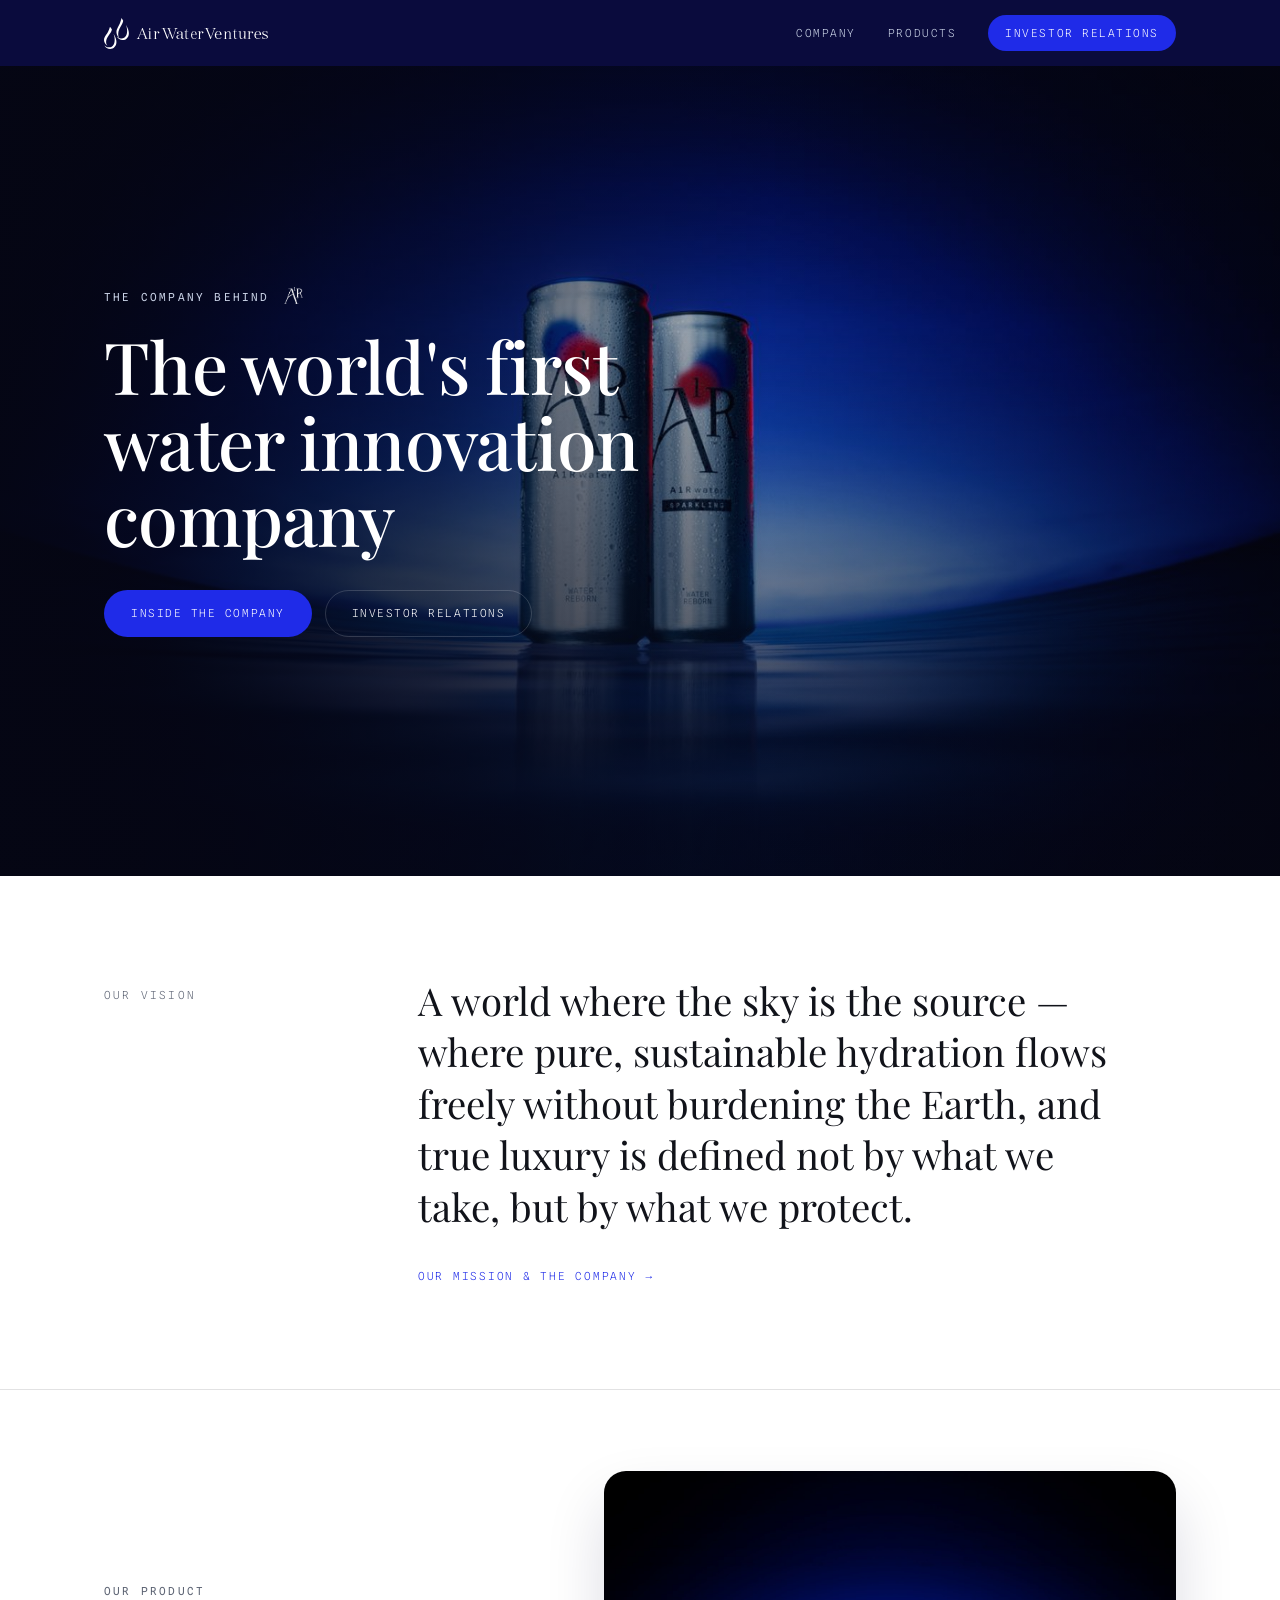
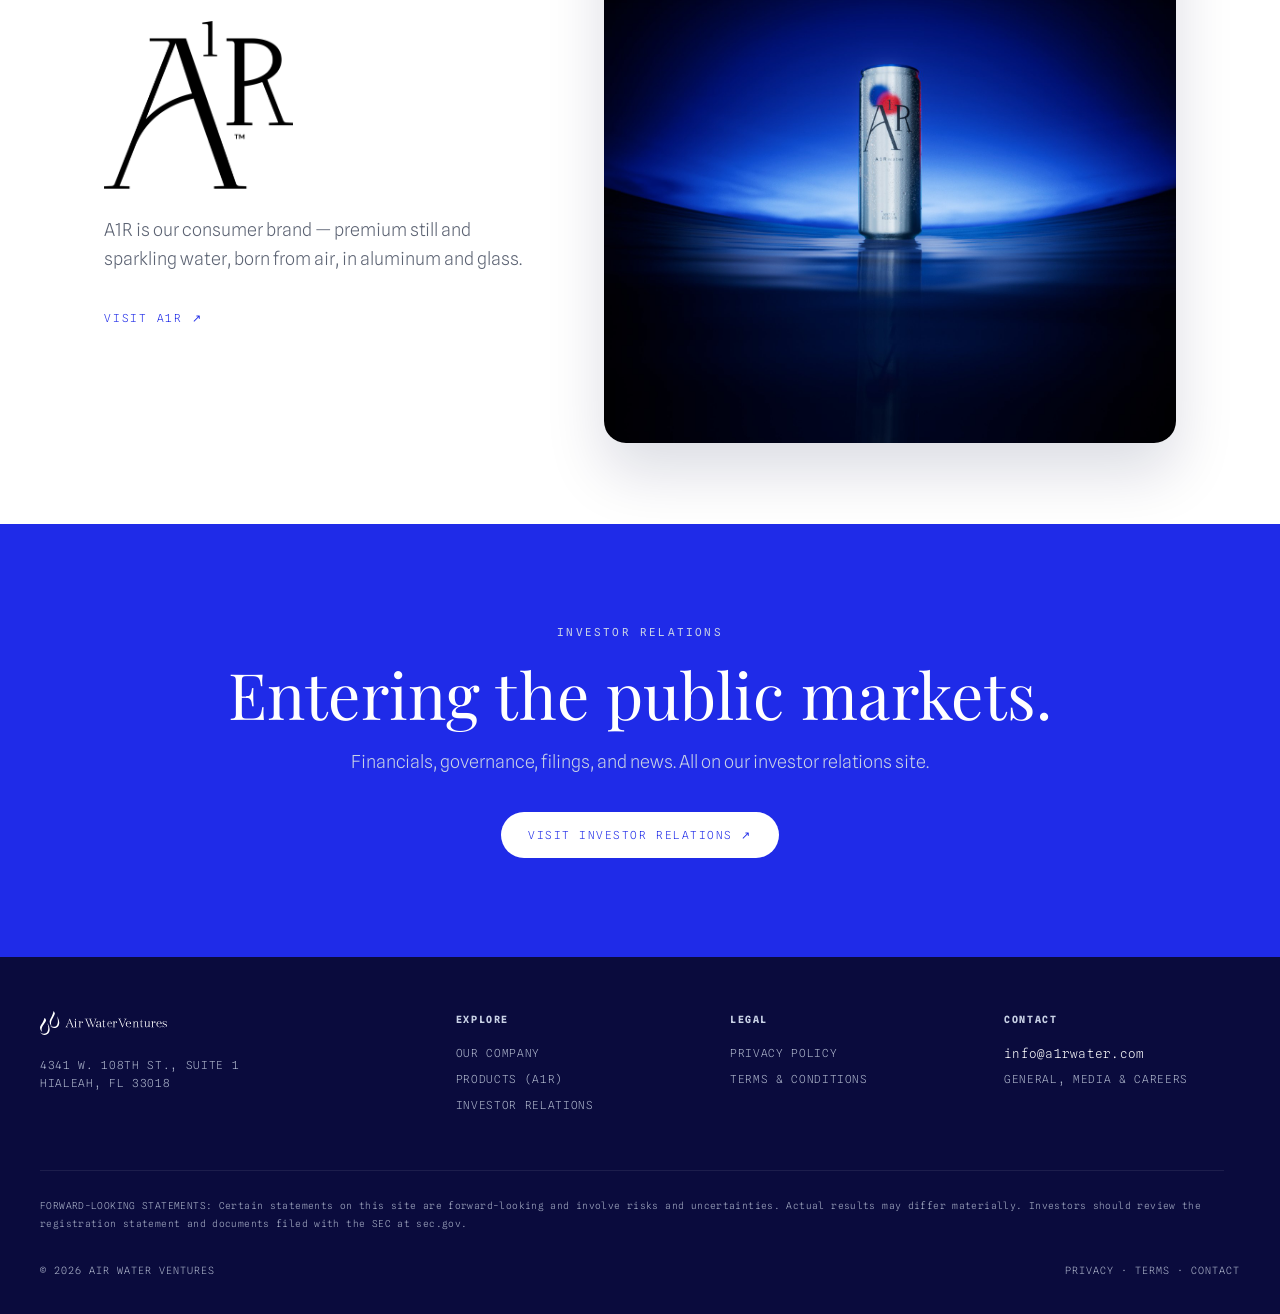
==== index.html @ 0878c486 "Add files via upload" ====
<!DOCTYPE html>
<html lang="en">
<head>
<meta charset="UTF-8">
<meta name="viewport" content="width=device-width, initial-scale=1.0">
<title>Air Water Ventures</title>
<link rel="preconnect" href="https://fonts.googleapis.com">
<link rel="preconnect" href="https://fonts.gstatic.com" crossorigin>
<link href="https://fonts.googleapis.com/css2?family=Playfair+Display:ital,wght@0,400;0,500;0,600;0,700;1,400;1,500&family=Spline+Sans:wght@300;400;500;600&family=Spline+Sans+Mono:wght@400;500&display=swap" rel="stylesheet">
<link rel="stylesheet" href="awv-bluechip.css">
</head>
<body>

<nav>
  <div class="wrap nav-inner">
    <a class="brand" href="index.html" aria-label="Air Water Ventures">
      <img class="brandlogo brandlogo-d" src="logo-long.svg" alt="Air Water Ventures">
      <img class="brandlogo brandlogo-m" src="logo-mobile.png" alt="AWV">
    </a>
    <div class="nav-links">
      <a href="company.html">Company</a>
      <a href="https://a1rwater.com" target="_blank" rel="noopener">Products</a>
      <a class="nav-cta" href="https://a1rwater.gcs-web.com/" target="_blank" rel="noopener">Investor Relations</a>
    </div>
    <button class="menu-btn" aria-label="Open menu" aria-expanded="false" aria-controls="drawer">Menu</button>
  </div>
</nav>
<div class="mobile-drawer" id="drawer">
  <button class="close" aria-label="Close menu">Close ✕</button>
  <a href="company.html">Company</a>
  <a href="https://a1rwater.com" target="_blank" rel="noopener">Products</a>
  <a href="https://a1rwater.gcs-web.com/" target="_blank" rel="noopener">Investor Relations</a>
</div>

<!-- hero -->
<header class="hero-el hero-home" id="top">
  <div class="wrap">
    <div class="hero-statement">
      <p class="eyebrow kick">The company behind <img class="mk" src="a1r-mark-white.png" alt="A1R"></p>
      <h1 class="statement-h1">The world's first water innovation company</h1>
      <div class="ctas">
        <a class="btn btn-royal" href="company.html">Inside the company</a>
        <a class="btn btn-line" href="https://a1rwater.gcs-web.com/" target="_blank" rel="noopener">Investor relations</a>
      </div>
    </div>
  </div>
</header>

<!-- mission -->
<section class="editorial" id="mission">
  <div class="wrap">
    <div class="colset">
      <div class="lbl">Our vision</div>
      <div>
        <p class="mv-statement" style="font-size:clamp(1.6rem,3vw,2.4rem);line-height:1.34;max-width:30ch;">A world where the sky is the source — where pure, sustainable hydration flows freely without burdening the Earth, and true luxury is defined not by what we take, but by what we protect.</p>
        <a class="qlink" href="company.html">Our mission &amp; the company →</a>
      </div>
    </div>
  </div>
</section>

<!-- product: A1R -->
<section class="editorial tight" id="product" style="border-top:1px solid var(--line);">
  <div class="wrap">
    <div class="feature narrow-text">
      <div>
        <p class="eyebrow kick">Our product</p>
        <img class="logo-head" src="a1r-mark.png" alt="A1R">
        <p class="lede">A1R is our consumer brand — premium still and sparkling water, born from air, in aluminum and glass.</p>
        <a class="qlink" href="https://a1rwater.com" target="_blank" rel="noopener">Visit A1R ↗</a>
      </div>
      <div class="media">
        <img src="can-01.jpg" alt="A1R still and sparkling water cans">
      </div>
    </div>
  </div>
</section>

<!-- investor relations -->
<section class="sec royal gateway">
  <div class="wrap">
    <p class="eyebrow kick">Investor relations</p>
    <h2 class="display">Entering the public markets.</h2>
    <p class="lede">Financials, governance, filings, and news. All on our investor relations site.</p>
    <div class="ctas"><a class="btn btn-white" href="https://a1rwater.gcs-web.com/" target="_blank" rel="noopener">Visit Investor Relations ↗</a></div>
  </div>
</section>

<footer>
  <div class="wrap">
    <div class="foot-grid four">
      <div>
        <div class="wm"><img class="footlogo" src="logo-long.svg" alt="Air Water Ventures"></div>
        <p>4341 W. 108th St., Suite 1<br>Hialeah, FL 33018</p>
      </div>
      <div><h4>Explore</h4><a href="company.html">Our Company</a><a href="https://a1rwater.com" target="_blank" rel="noopener">Products (A1R)</a><a href="https://a1rwater.gcs-web.com/" target="_blank" rel="noopener">Investor Relations</a></div>
      <div><h4>Legal</h4><a href="https://a1rwater.com/privacy-policy/" target="_blank" rel="noopener">Privacy policy</a><a href="https://a1rwater.com/terms-of-use/" target="_blank" rel="noopener">Terms &amp; conditions</a></div>
      <div><h4>Contact</h4><span class="email">info@a1rwater.com</span><p>General, media &amp; careers</p></div>
    </div>
    <p class="legal">FORWARD-LOOKING STATEMENTS: Certain statements on this site are forward-looking and involve risks and uncertainties. Actual results may differ materially. Investors should review the registration statement and documents filed with the SEC at sec.gov.</p>
    <div class="foot-bottom"><span>© 2026 Air Water Ventures</span><span>Privacy · Terms · Contact</span></div>
  </div>
</footer>

<script>
(function(){
  var d=document.getElementById('drawer'),o=document.querySelector('.menu-btn'),c=d&&d.querySelector('.close');
  if(!d||!o)return;
  function open(){d.classList.add('open');o.setAttribute('aria-expanded','true');if(c)c.focus();}
  function close(){d.classList.remove('open');o.setAttribute('aria-expanded','false');o.focus();}
  o.addEventListener('click',open);
  if(c)c.addEventListener('click',close);
  d.querySelectorAll('a').forEach(function(a){a.addEventListener('click',close);});
  document.addEventListener('keydown',function(e){if(e.key==='Escape'&&d.classList.contains('open'))close();});
})();
</script>

</body>
</html>
---- awv-bluechip.css ----
/* =====================================================================
   AIR WATER VENTURES — "BLUE CHIP" (refined go-forward direction)
   Navy + Electric Royal + Signal-red bleed · white editorial sections
   Type : Playfair Display (display serif — the company font) · Spline Sans (headings/body)
          Spline Sans Mono (labels / data voice)
   ===================================================================== */
:root{
  --navy:#0A0B3D; --navy-2:#101357; --royal:#1F2BE8; --royal-dk:#1820C0;
  --red:#E5333F; --ink:#11131A; --white:#FFFFFF;
  --paper:#F4F5F7; --paper-2:#ECEEF3;
  --muted:#5C6373;            /* body grey on light */
  --muted-d:#AEB6CC;          /* muted on dark */
  --silver:#C9D2E6;
  --line:rgba(17,19,26,.12); --line-2:rgba(17,19,26,.07);
  --line-d:rgba(255,255,255,.16); --line-d2:rgba(255,255,255,.08);
  --up:#1FBE7A;
  --serif:'Playfair Display',Georgia,serif;
  --sans:'Spline Sans',-apple-system,BlinkMacSystemFont,sans-serif;
  --mono:'Spline Sans Mono',ui-monospace,monospace;
  --radius:22px; --shadow:0 16px 40px rgba(10,11,61,.10);
}
*{margin:0;padding:0;box-sizing:border-box;}
html{scroll-behavior:smooth;}
body{background:var(--white);color:var(--ink);font-family:var(--sans);font-weight:300;font-size:16px;line-height:1.65;-webkit-font-smoothing:antialiased;}
::selection{background:var(--royal);color:#fff;}
a{color:inherit;text-decoration:none;}
img{display:block;max-width:100%;}
section{position:relative;}
.wrap{max-width:1200px;margin:0 auto;padding:0 5vw;}
.display{font-family:var(--serif);font-weight:400;line-height:1;letter-spacing:.005em;}
.it{font-style:italic;}
.mono{font-family:var(--mono);font-weight:400;text-transform:uppercase;letter-spacing:.16em;font-size:11px;}
.sans-h{font-family:var(--sans);font-weight:600;text-transform:uppercase;letter-spacing:.01em;line-height:1.05;}
.eyebrow{font-family:var(--mono);font-weight:400;text-transform:uppercase;letter-spacing:.2em;font-size:11px;color:var(--muted);}
.navy .eyebrow,.royal .eyebrow,.hero-el .eyebrow{color:var(--silver);}

/* ---------- nav ---------- */
nav{position:sticky;top:0;z-index:70;background:var(--navy);}
.nav-inner{display:flex;align-items:center;justify-content:space-between;height:66px;gap:2rem;}
.brand{display:flex;align-items:center;gap:.7rem;}
.brand .brandlogo{width:auto;display:block;}
.brand .brandlogo-d{height:31px;}
.brand .brandlogo-m{height:36px;display:none;}
@media(max-width:900px){.brand .brandlogo-d{display:none;}.brand .brandlogo-m{display:block;}}
.foot-grid .wm .footlogo{height:24px;width:auto;display:block;}
.nav-links{display:flex;gap:2rem;align-items:center;font-family:var(--mono);font-size:11px;text-transform:uppercase;letter-spacing:.14em;}
.nav-links a{color:var(--silver);transition:color .2s;}
.nav-links a:hover,.nav-links a.active{color:#fff;}
.nav-cta{background:var(--royal);color:#fff !important;padding:9px 17px;border-radius:30px;transition:background .2s;}
.nav-cta:hover{background:var(--royal-dk);}
.nav-item{position:relative;}
.nav-item>a{display:inline-flex;align-items:center;gap:.4em;color:var(--silver);transition:color .2s;}
.nav-item:hover>a,.nav-item:focus-within>a{color:#fff;}
.nav-item .caret{font-size:8px;transition:transform .2s;}
.nav-item:hover .caret,.nav-item:focus-within .caret{transform:rotate(180deg);}
.nav-menu{position:absolute;top:100%;left:-1rem;min-width:228px;background:#070a18;border:1px solid var(--line-d);border-radius:12px;padding:.5rem 0;display:flex;flex-direction:column;opacity:0;visibility:hidden;transform:translateY(8px);transition:opacity .18s,transform .18s,visibility .18s;z-index:80;box-shadow:0 24px 54px rgba(0,0,0,.45);}
.nav-item:hover .nav-menu,.nav-item:focus-within .nav-menu{opacity:1;visibility:visible;transform:translateY(0);}
.nav-menu a{padding:.62rem 1.3rem;white-space:nowrap;color:var(--silver);font-family:var(--mono);font-size:11px;text-transform:uppercase;letter-spacing:.1em;}
.nav-menu a:hover{color:#fff;background:rgba(255,255,255,.06);}
@media(max-width:900px){.nav-links{display:none;}}

/* ---------- buttons ---------- */
.btn{font-family:var(--mono);font-size:11px;text-transform:uppercase;letter-spacing:.14em;padding:13px 26px;border-radius:30px;display:inline-block;transition:all .2s;cursor:pointer;border:1px solid transparent;}
.btn-royal{background:var(--royal);color:#fff;} .btn-royal:hover{background:var(--royal-dk);}
.btn-line{border-color:var(--line);color:var(--ink);} .btn-line:hover{border-color:var(--ink);}
.navy .btn-line,.royal .btn-line,.hero-el .btn-line{border-color:var(--line-d);color:#fff;} .navy .btn-line:hover,.royal .btn-line:hover,.hero-el .btn-line:hover{border-color:#fff;background:rgba(255,255,255,.08);}
.btn-white{background:#fff;color:var(--royal);} .btn-white:hover{background:var(--paper);}
.ctas{display:flex;gap:.8rem;flex-wrap:wrap;margin-top:2.2rem;}

/* ---------- sections ---------- */
.sec{padding:11vh 0;}
.sec.paper{background:var(--paper);}
.sec.navy{background:var(--navy);color:#fff;}
.sec.royal{background:var(--royal);color:#fff;}
.sec .display{font-size:clamp(2.4rem,5vw,4.2rem);}
.sec.navy .display,.sec.royal .display{color:#fff;}
.lede{color:var(--muted);max-width:44rem;margin-top:1.4rem;font-size:1.12rem;line-height:1.6;}
.navy .lede,.royal .lede{color:var(--silver);}
.kick{margin-bottom:1.3rem;}

/* ---------- stat / cards ---------- */
.cards{display:grid;gap:14px;margin-top:2.8rem;}
.cards.c4{grid-template-columns:repeat(4,1fr);} .cards.c3{grid-template-columns:repeat(3,1fr);} .cards.c2{grid-template-columns:repeat(2,1fr);}
.card{background:#fff;border:1px solid var(--line);border-radius:var(--radius);padding:1.8rem 1.7rem 1.9rem;box-shadow:var(--shadow);}
.paper .card{box-shadow:0 14px 40px rgba(10,11,61,.07);}
.card .k{font-family:var(--mono);font-size:10px;letter-spacing:.14em;text-transform:uppercase;color:var(--muted);}
.card .v{font-family:var(--serif);font-size:clamp(2.4rem,4.4vw,3.4rem);line-height:1;color:var(--ink);margin-top:1.3rem;}
.card .v .u{font-size:.5em;color:var(--muted);}
.card .v.tx{font-size:1.4rem;line-height:1.3;}  /* text value (names, emails) rather than a big number */
.card .d{color:var(--muted);font-size:.92rem;margin-top:1rem;}
.card.royal{background:var(--royal);border-color:var(--royal);color:#fff;}
.card.royal .k{color:rgba(255,255,255,.8);} .card.royal .v{color:#fff;} .card.royal .v .u{color:rgba(255,255,255,.8);} .card.royal .d{color:rgba(255,255,255,.85);}
.card.navy{background:var(--navy);border-color:var(--navy);color:#fff;}
.card.navy .k{color:var(--silver);} .card.navy .v{color:#fff;} .card.navy .d{color:var(--silver);}
.navy .card{background:var(--navy-2);border-color:var(--line-d);box-shadow:none;color:#fff;}
.navy .card .v{color:#fff;} .navy .card .k,.navy .card .d{color:var(--silver);}
@media(max-width:900px){.cards.c4{grid-template-columns:repeat(2,1fr);}}
@media(max-width:600px){.cards.c4,.cards.c3,.cards.c2{grid-template-columns:1fr;}}

/* ---------- stock card ---------- */
.stockcard{background:var(--royal);color:#fff;border-radius:var(--radius);padding:2.4rem 2.2rem;display:flex;flex-direction:column;min-height:300px;}
.stockcard .sym{font-family:var(--mono);font-size:11px;letter-spacing:.16em;color:rgba(255,255,255,.85);}
.stockcard .price{font-family:var(--serif);font-size:clamp(3rem,6vw,4.6rem);line-height:1;margin-top:1.3rem;}
.stockcard .delta{font-family:var(--mono);font-size:13px;letter-spacing:.08em;margin-top:.7rem;color:#fff;}
.stockcard .foot{margin-top:auto;font-family:var(--mono);font-size:10px;letter-spacing:.1em;color:rgba(255,255,255,.7);line-height:1.8;padding-top:2rem;}

/* ---------- tiles / values ---------- */
.tiles{display:grid;grid-template-columns:repeat(2,1fr);gap:14px;margin-top:2.8rem;}
.tiles.t3{grid-template-columns:repeat(3,1fr);}
.tile{position:relative;background:#fff;border:1px solid var(--line);border-radius:var(--radius);padding:2.1rem 1.9rem 2.3rem;box-shadow:var(--shadow);overflow:hidden;}
.tile::before{content:"";position:absolute;top:0;right:0;width:55%;height:55%;background:radial-gradient(circle at 100% 0,rgba(31,43,232,.06),transparent 70%);pointer-events:none;}
.tile .n{font-family:var(--mono);font-size:10px;letter-spacing:.14em;text-transform:uppercase;color:var(--muted);}
.tile h3{font-family:var(--sans);font-weight:600;text-transform:uppercase;font-size:clamp(1.3rem,2.4vw,1.7rem);line-height:1.05;letter-spacing:.005em;margin:1.1rem 0 .8rem;color:var(--ink);}
.tile p{color:var(--muted);font-size:.95rem;line-height:1.6;}
.paper .tile{box-shadow:0 14px 40px rgba(10,11,61,.07);}
@media(max-width:760px){.tiles,.tiles.t3{grid-template-columns:1fr;}}

/* ---------- people ---------- */
.people{display:grid;grid-template-columns:repeat(3,1fr);gap:14px;margin-top:2.8rem;}
.person{background:#fff;border:1px solid var(--line);border-radius:var(--radius);overflow:hidden;box-shadow:var(--shadow);}
.paper .person{box-shadow:0 14px 40px rgba(10,11,61,.07);}
.person .pic{aspect-ratio:1;background:radial-gradient(60% 60% at 50% 35%,var(--navy-2),var(--navy));display:flex;align-items:center;justify-content:center;}
.person .pad{padding:1.4rem 1.4rem 1.6rem;}
.person h3{font-family:var(--serif);font-weight:400;font-size:1.45rem;color:var(--ink);}
.person .role{font-family:var(--mono);font-size:10px;letter-spacing:.12em;text-transform:uppercase;color:var(--royal);margin-top:.25rem;}
.person p{color:var(--muted);font-size:.9rem;margin-top:.8rem;}
@media(max-width:760px){.people{grid-template-columns:1fr;}}

/* ---------- rows (story / news / filings) ---------- */
.rows{margin-top:2.6rem;border-top:1px solid var(--line);}
.row{display:grid;grid-template-columns:160px 1fr auto;gap:1.6rem;align-items:baseline;padding:1.4rem 0;border-bottom:1px solid var(--line-2);transition:padding-left .2s;}
.row:hover{padding-left:.5rem;}
.navy .rows,.navy .row{border-color:var(--line-d2);}
.row .dt{font-family:var(--mono);font-size:10px;letter-spacing:.14em;text-transform:uppercase;color:var(--muted);}
.navy .row .dt{color:var(--silver);}
.row .tt{font-size:1.08rem;color:var(--ink);}
.navy .row .tt{color:#fff;}
.row .ar{font-family:var(--mono);color:var(--royal);font-size:12px;letter-spacing:.08em;}
.navy .row .ar{color:var(--silver);}
@media(max-width:680px){.row{grid-template-columns:1fr;gap:.3rem;}}

/* ---------- deck / download card ---------- */
.deckcard{display:flex;align-items:center;gap:1.4rem;background:#fff;border:1px solid var(--line);border-radius:var(--radius);padding:1.2rem;box-shadow:var(--shadow);max-width:30rem;}
.deckcard .thumb{width:120px;height:88px;border-radius:12px;flex:none;background:
   radial-gradient(60% 70% at 60% 40%, rgba(31,43,232,.6), transparent 60%),
   radial-gradient(40% 50% at 80% 70%, rgba(229,51,63,.4), transparent),var(--navy);
   display:flex;align-items:flex-end;padding:.6rem;}
.deckcard .thumb .mono{color:#fff;font-size:8px;letter-spacing:.1em;line-height:1.3;}
.deckcard .meta .k{font-family:var(--mono);font-size:10px;letter-spacing:.14em;text-transform:uppercase;color:var(--muted);}
.deckcard .meta .t{font-family:var(--sans);font-weight:600;font-size:1.5rem;color:var(--ink);margin:.3rem 0 .5rem;}
.deckcard .meta a{font-family:var(--mono);font-size:11px;letter-spacing:.1em;text-transform:uppercase;color:var(--royal);}

/* ---------- email alert ---------- */
.alert{display:flex;gap:.7rem;margin-top:1.8rem;max-width:32rem;flex-wrap:wrap;}
.alert input{flex:1 1 220px;background:rgba(255,255,255,.12);border:1px solid var(--line-d);color:#fff;font-family:var(--mono);font-size:12px;padding:13px 16px;border-radius:30px;outline:none;}
.alert input::placeholder{color:rgba(255,255,255,.7);text-transform:uppercase;font-size:10px;letter-spacing:.1em;}

/* ---------- footer ---------- */
footer{background:var(--navy);color:#fff;}
footer .wrap{padding:6vh 0 4vh;}
.foot-grid{display:grid;grid-template-columns:1.7fr 1fr 1fr;gap:2.4rem;}
.foot-grid.four{grid-template-columns:1.6fr 1fr 1fr 1fr;}
.foot-grid .wm{display:flex;align-items:center;gap:.6rem;font-family:var(--serif);font-size:22px;letter-spacing:.04em;color:#fff;margin-bottom:1.3rem;}
.foot-grid .wm svg{width:20px;height:24px;}
.foot-grid .wm .markimg{height:26px;width:auto;}
.foot-grid p,.foot-grid a{font-family:var(--mono);font-size:11px;letter-spacing:.06em;color:var(--muted-d);display:block;margin-bottom:.5rem;text-transform:uppercase;}
.foot-grid .email{font-family:var(--mono);font-size:12.5px;letter-spacing:.02em;text-transform:none;color:#fff;display:block;margin-bottom:.35rem;word-break:break-all;}
.foot-grid a:hover{color:#fff;}
.foot-grid h4{font-family:var(--mono);font-size:10px;letter-spacing:.16em;text-transform:uppercase;color:var(--silver);margin-bottom:1rem;}
.legal{margin-top:3rem;padding-top:1.6rem;border-top:1px solid var(--line-d2);font-family:var(--mono);font-size:9.5px;line-height:1.9;color:var(--muted-d);letter-spacing:.04em;max-width:74rem;}
.foot-bottom{display:flex;justify-content:space-between;gap:1rem;flex-wrap:wrap;margin-top:1.8rem;font-family:var(--mono);font-size:10px;letter-spacing:.1em;text-transform:uppercase;color:var(--muted-d);}
@media(max-width:820px){.foot-grid{grid-template-columns:1fr 1fr;}}

/* ---------- gateway CTA (canonical closing block, used site-wide) ---------- */
.gateway{text-align:center;}
.gateway .eyebrow{display:block;margin-bottom:1.3rem;}
.gateway .lede{margin-left:auto;margin-right:auto;}
.gateway .ctas{justify-content:center;}
.gateway .alert{margin-left:auto;margin-right:auto;justify-content:center;}

/* ---------- real photos + ripple motif ---------- */
.person .pic{aspect-ratio:1;overflow:hidden;}
.person .pic img{width:100%;height:100%;object-fit:cover;display:block;filter:grayscale(.15) contrast(1.02);}
/* concentric ripple — the brand expressed visually, not literally */
.ripplefx{position:absolute;top:50%;right:-6%;transform:translateY(-50%);width:min(720px,72%);aspect-ratio:1;height:auto;z-index:0;pointer-events:none;}
.sec.navy,.sec.royal{overflow:hidden;}
.sec.navy .wrap,.sec.royal .wrap{position:relative;z-index:2;}
.statement .display{max-width:20ch;}
@media(max-width:760px){.ripplefx{opacity:.5;right:-30%;}}

/* =====================================================================
   STANDARDIZED IR COMPONENTS
   ===================================================================== */
/* secondary sticky sub-nav (signals IR completeness) */
.subnav{position:sticky;top:66px;z-index:60;background:rgba(255,255,255,.94);backdrop-filter:blur(10px);border-bottom:1px solid var(--line);}
.subnav .wrap{display:flex;gap:1.8rem;align-items:center;height:48px;overflow-x:auto;white-space:nowrap;scrollbar-width:none;}
.subnav .wrap::-webkit-scrollbar{display:none;}
.subnav a{font-family:var(--mono);font-size:10.5px;letter-spacing:.13em;text-transform:uppercase;color:var(--muted);transition:color .2s;flex:none;}
.subnav a:hover{color:var(--royal);}
.subnav .lbl{font-family:var(--mono);font-size:10.5px;letter-spacing:.13em;text-transform:uppercase;color:var(--ink);font-weight:500;flex:none;}

/* data tables */
.dtable{width:100%;border-collapse:collapse;margin-top:2rem;font-size:.95rem;}
.dtable caption{font-family:var(--mono);font-size:10px;letter-spacing:.12em;text-transform:uppercase;color:var(--muted);text-align:left;margin-bottom:.8rem;}
.dtable th{font-family:var(--mono);font-size:10px;letter-spacing:.1em;text-transform:uppercase;color:var(--muted);text-align:left;padding:.85rem 1rem;border-bottom:1px solid var(--ink);font-weight:400;}
.dtable td{padding:.9rem 1rem;border-bottom:1px solid var(--line-2);color:var(--ink);}
.dtable td.num,.dtable th.num{text-align:right;font-variant-numeric:tabular-nums;}
.dtable tr.total td{border-top:1px solid var(--ink);border-bottom:none;font-family:var(--mono);text-transform:uppercase;font-size:.8rem;letter-spacing:.06em;color:var(--ink);}
.dtable .em{color:var(--royal);}
@media(max-width:600px){.dtable{font-size:.82rem;}.dtable th,.dtable td{padding:.6rem .5rem;}}

/* definition / highlight rows */
.kv{margin-top:2rem;border-top:1px solid var(--line);}
.kv .r{display:grid;grid-template-columns:.5fr 1fr;gap:1.6rem;padding:1.1rem 0;border-bottom:1px solid var(--line-2);}
.kv .r .k{font-family:var(--mono);font-size:10px;letter-spacing:.14em;text-transform:uppercase;color:var(--muted);padding-top:.2rem;}
.kv .r .v{color:var(--ink);font-size:1.02rem;}
.kv .r .v b{font-weight:400;font-family:var(--serif);font-size:1.3rem;}
@media(max-width:640px){.kv .r{grid-template-columns:1fr;gap:.3rem;}}

/* FAQ accordion */
.faq{margin-top:2.4rem;border-top:1px solid var(--line);}
.faq details{border-bottom:1px solid var(--line-2);}
.faq summary{list-style:none;cursor:pointer;padding:1.3rem 0;display:flex;justify-content:space-between;gap:1rem;align-items:center;font-size:1.08rem;color:var(--ink);}
.faq summary::-webkit-details-marker{display:none;}
.faq summary::after{content:"+";font-family:var(--mono);color:var(--royal);font-size:1.2rem;flex:none;}
.faq details[open] summary::after{content:"–";}
.faq details p{color:var(--muted);padding:0 0 1.4rem;max-width:54rem;font-size:.98rem;}

/* form fields (info request) */
.formgrid{display:grid;grid-template-columns:1fr 1fr;gap:.8rem;margin-top:2rem;max-width:40rem;}
.formgrid .full{grid-column:1/-1;}
.formgrid input,.formgrid textarea{width:100%;background:#fff;border:1px solid var(--line);border-radius:10px;padding:12px 14px;font-family:var(--sans);font-size:.95rem;color:var(--ink);outline:none;}
.formgrid input:focus,.formgrid textarea:focus{border-color:var(--royal);}
.formgrid input::placeholder,.formgrid textarea::placeholder{color:var(--muted);}
@media(max-width:600px){.formgrid{grid-template-columns:1fr;}}

/* fine print / disclaimer */
.fineprint{margin-top:2.4rem;padding-top:1.6rem;border-top:1px solid var(--line-2);}
.fineprint p{font-family:var(--mono);font-size:9.5px;line-height:1.9;letter-spacing:.03em;color:var(--muted);max-width:80rem;margin-bottom:.8rem;}
.footnote-src{font-family:var(--mono);font-size:9px;letter-spacing:.05em;color:var(--muted);opacity:.85;margin-top:1.4rem;}
.navy .footnote-src,.royal .footnote-src{color:rgba(201,210,230,.65);}

/* in-section subheading (consistent across pages) + the grid that follows it */
.sans-h.subhead{font-size:1.1rem;color:var(--ink);margin-top:3.2rem;}
.subhead + .cards,.subhead + .people,.subhead + .figrow{margin-top:1.4rem;}
/* card link colors (replaces inline overrides) */
.card .d a{color:var(--royal);}
.card.royal .d a{color:#fff;text-decoration:underline;text-underline-offset:3px;}

/* =====================================================================
   ELEVATED SYSTEM  (per "air water ventures.fig")
   image-led hero · thin all-caps statement H1 · serif beat below
   frosted presentation card · water-texture sections · softer cards
   ===================================================================== */
/* warmer, deeper card lift + gradient bleed */
.card,.tile,.deckcard,.person{box-shadow:var(--shadow);}
.tile::before{top:auto;bottom:0;right:0;width:70%;height:62%;background:radial-gradient(120% 100% at 100% 100%,rgba(31,43,232,.08),transparent 70%);}
.card{position:relative;overflow:hidden;}
.card:not(.royal):not(.navy)::after{content:"";position:absolute;bottom:0;right:0;width:60%;height:55%;background:radial-gradient(120% 100% at 100% 100%,rgba(31,43,232,.06),transparent 70%);pointer-events:none;}

/* mobile menu button + drawer */
.menu-btn{display:none;font-family:var(--mono);font-size:11px;letter-spacing:.14em;text-transform:uppercase;color:#fff;background:rgba(255,255,255,.12);border:1px solid var(--line-d);border-radius:8px;padding:9px 16px;cursor:pointer;}
.mobile-drawer{display:none;}
@media(max-width:900px){
  .menu-btn{display:inline-block;}
  .mobile-drawer{position:fixed;inset:0;z-index:200;background:rgba(4,5,14,.97);backdrop-filter:blur(8px);flex-direction:column;padding:5rem 8vw 3rem;gap:.4rem;overflow-y:auto;-webkit-overflow-scrolling:touch;}
  .mobile-drawer.open{display:flex;}
  .mobile-drawer a{font-family:var(--serif);font-size:2.2rem;color:#fff;padding:.6rem 0;border-bottom:1px solid var(--line-d2);}
  @media(max-height:680px){.mobile-drawer a{font-size:1.7rem;padding:.45rem 0;}}
  .mobile-drawer .close{position:absolute;top:1.4rem;right:6vw;font-family:var(--mono);font-size:12px;letter-spacing:.14em;color:var(--silver);background:none;border:none;cursor:pointer;text-transform:uppercase;}
}

/* image-led hero */
.hero-el{position:relative;color:#fff;overflow:visible;min-height:clamp(640px,90vh,900px);display:flex;align-items:center;
   padding:15vh 0 16vh;background:var(--navy);background-position:center;background-repeat:no-repeat;background-size:cover;}
@media(min-width:861px){.hero-el{padding:14vh 0 16vh;}}

/* per-page hero imagery — home: can lid · company: horizon · IR: stacked cans */
.hero-home{background:
   linear-gradient(90deg,rgba(5,6,20,.94) 0%,rgba(5,6,20,.62) 34%,rgba(5,6,20,.2) 60%,rgba(5,6,20,.52) 100%),
   linear-gradient(180deg,rgba(5,6,20,.5) 0%,transparent 32%,rgba(5,6,20,.74) 100%),
   url('can-duo-dark.jpg') center/cover no-repeat, var(--navy);}
.hero-company{background:
   linear-gradient(90deg,rgba(5,6,20,.9) 0%,rgba(5,6,20,.62) 55%,rgba(5,6,20,.4) 100%),
   linear-gradient(180deg,rgba(5,6,20,.45) 0%,transparent 40%,rgba(5,6,20,.58) 100%),
   url('can-04.jpg') center/cover no-repeat, var(--navy);}
.hero-el .wrap{position:relative;z-index:2;width:100%;}
.hero-el-grid{display:grid;grid-template-columns:1.2fr .8fr;gap:2rem;align-items:center;}
@media(max-width:860px){.hero-el-grid{grid-template-columns:1fr;}}
.statement-h1{font-family:var(--serif);font-weight:500;font-size:clamp(2.6rem,5.6vw,5rem);line-height:1.06;letter-spacing:-.01em;color:#fff;max-width:16ch;}
.hero-el .stockcard{box-shadow:0 30px 70px rgba(0,0,0,.45);}
/* floating frosted presentation card overhanging hero bottom */
.deckfloat{position:relative;z-index:5;margin-top:-4.5rem;margin-bottom:.5rem;}
.deckcard.glass{background:rgba(255,255,255,.82);backdrop-filter:blur(22px) saturate(1.3);-webkit-backdrop-filter:blur(22px) saturate(1.3);border:1px solid rgba(255,255,255,.75);box-shadow:0 30px 70px rgba(10,11,61,.30);max-width:34rem;}

/* serif editorial beat */
.serif-beat{text-align:center;padding:11vh 0;}
.serif-beat .eyebrow{display:block;margin-bottom:1.3rem;}
.serif-beat h2{font-family:var(--serif);font-weight:400;font-size:clamp(2.6rem,6.5vw,5rem);line-height:1.04;letter-spacing:.005em;color:var(--ink);}
.serif-beat .sub{max-width:42rem;margin:1.6rem auto 0;color:var(--muted);font-size:1.08rem;}

/* serif beat set over a real hi-res water photo (navy droplet macro) */

/* =====================================================================
   EDITORIAL / AIRY LAYOUT SYSTEM
   Asymmetric label+content · big restrained statements · open figures
   thin rules instead of boxes · quiet links · generous whitespace
   ===================================================================== */
.editorial{padding:11vh 0;}
.editorial.tight{padding:9vh 0;}

/* asymmetric label + content (the editorial "margin note") */
.colset{display:grid;grid-template-columns:minmax(120px,1fr) 3.2fr;gap:clamp(2rem,6vw,6rem);align-items:start;}
.colset > .lbl{font-family:var(--mono);font-size:11px;letter-spacing:.2em;text-transform:uppercase;color:var(--muted);padding-top:.7rem;}
.navy .colset > .lbl,.royal .colset > .lbl{color:var(--silver);}
@media(max-width:760px){.colset{grid-template-columns:1fr;gap:1.2rem;}}

/* big restrained statement (serif) + measured lead */
.statement-lg{font-family:var(--serif);font-weight:400;font-size:clamp(2.4rem,5vw,4.2rem);line-height:1.06;letter-spacing:.004em;color:var(--ink);max-width:18ch;}
.navy .statement-lg,.royal .statement-lg{color:#fff;}

/* quiet editorial link (replaces button chrome where calm is wanted) */
.qlink{display:inline-block;margin-top:2.2rem;font-family:var(--mono);font-size:11px;letter-spacing:.16em;text-transform:uppercase;color:var(--royal);border-bottom:1px solid transparent;padding-bottom:3px;transition:border-color .2s;}
.qlink:hover{border-color:var(--royal);}
.navy .qlink,.royal .qlink{color:#fff;}
.navy .qlink:hover,.royal .qlink:hover{border-color:#fff;}

/* feature: media + text, asymmetric, no card chrome */
.feature{display:grid;grid-template-columns:1fr 1fr;gap:clamp(2.4rem,6vw,6rem);align-items:center;}
.feature.narrow-text{grid-template-columns:.85fr 1.15fr;}
.feature .media img{width:100%;border-radius:var(--radius);display:block;}
@media(max-width:860px){.feature,.feature.narrow-text{grid-template-columns:1fr;gap:2.6rem;}}

/* open figures — numbers on open space, hairline rules, no boxes */
.figrow{display:grid;grid-template-columns:repeat(4,1fr);margin-top:3.4rem;border-top:1px solid var(--line);}
.figrow.f3{grid-template-columns:repeat(3,1fr);}
.figrow > div{padding:2.2rem 1.8rem 0 0;}
.figrow .fv{font-family:var(--serif);font-weight:400;font-size:clamp(2.6rem,4.4vw,3.8rem);line-height:1;color:var(--ink);}
.figrow .fv .u{font-size:.46em;color:var(--muted);}
.figrow .fk{font-family:var(--mono);font-size:10px;letter-spacing:.14em;text-transform:uppercase;color:var(--muted);margin-top:1.1rem;line-height:1.7;}
.navy .figrow,.royal .figrow{border-color:var(--line-d);}
.navy .figrow .fv,.royal .figrow .fv{color:#fff;}
.navy .figrow .fk,.royal .figrow .fk{color:var(--silver);}
@media(max-width:760px){.figrow,.figrow.f3{grid-template-columns:1fr 1fr;gap:1.6rem 0;}}
/* phones: stack into a clean ruled list so each figure is clearly delineated */
@media(max-width:460px){
  .figrow,.figrow.f3{grid-template-columns:1fr;border-top:none;}
  .figrow > div{border-top:1px solid var(--line);padding:1.6rem 0 0;}
  .navy .figrow > div,.royal .figrow > div{border-top-color:var(--line-d);}
}

/* highlight a single figure in an open figure row */
.figrow .fv.hl,.figrow .fv.hl .u{color:var(--royal);}

/* editorial labeled list — values, recognition (no card chrome) */
.vlist{margin-top:3rem;border-top:1px solid var(--line);}
.vitem{display:grid;grid-template-columns:1fr 1.7fr;gap:clamp(1.5rem,5vw,4rem);padding:2.4rem 0;border-bottom:1px solid var(--line-2);}
.vitem .vn{font-family:var(--mono);font-size:10px;letter-spacing:.14em;text-transform:uppercase;color:var(--muted);}
.vitem h3{font-family:var(--sans);font-weight:600;text-transform:uppercase;font-size:clamp(1.3rem,2.4vw,1.7rem);line-height:1.04;letter-spacing:.005em;color:var(--ink);margin-top:.7rem;}
.vitem p{color:var(--muted);font-size:1.02rem;line-height:1.62;}
.vlist.named .vitem h3{font-family:var(--serif);font-weight:400;text-transform:none;font-size:clamp(1.5rem,2.8vw,2rem);}
@media(max-width:760px){.vitem{grid-template-columns:1fr;gap:.5rem;}}

/* subtle lift on feature media (premium, not heavy) */
.feature .media img{box-shadow:0 30px 60px rgba(10,11,61,.14);}

/* A1R logo used as the product headline (real brand mark, in place of a word) */
.logo-head{display:block;width:auto;height:clamp(116px,16vw,168px);margin:0 0 1.7rem;}

/* A1R monogram set inline within the hero eyebrow */
.eyebrow .mk{height:17px;width:auto;display:inline-block;vertical-align:-3px;margin-left:.5em;}

/* plain copy-paste contact email shown in editorial sections */
.mailline{font-family:var(--mono);font-size:1rem;letter-spacing:.02em;color:var(--royal);margin-top:1.6rem;}

/* verbatim, board-approved mission / vision statements (serif, elegant, readable) */
.mv-statement{font-family:var(--serif);font-weight:400;font-size:clamp(1.25rem,2vw,1.6rem);line-height:1.45;color:var(--ink);max-width:38rem;}
.navy .mv-statement,.royal .mv-statement{color:#fff;}

/* =====================================================================
   ACCESSIBILITY + UX HARDENING (dev / QA / a11y pass)
   ===================================================================== */
/* keyboard focus rings — visible on light and dark contexts */
*:focus{outline:none;}
a:focus-visible,button:focus-visible,.btn:focus-visible,summary:focus-visible,
input:focus-visible,textarea:focus-visible{outline:2px solid var(--royal);outline-offset:3px;border-radius:4px;}
nav a:focus-visible,.nav-cta:focus-visible,.hero-el a:focus-visible,.navy a:focus-visible,
.royal a:focus-visible,.mobile-drawer a:focus-visible,.menu-btn:focus-visible,
.mobile-drawer .close:focus-visible{outline-color:#fff;}

/* anchor links shouldn't hide under the sticky nav (and sub-nav on IR) */
[id]{scroll-margin-top:88px;}
.subnav ~ section[id],.subnav ~ section [id]{scroll-margin-top:124px;}

/* respect reduced-motion preferences */
@media(prefers-reduced-motion:reduce){
  html{scroll-behavior:auto;}
  *{transition-duration:.01ms!important;animation-duration:.01ms!important;}
}

/* =====================================================================
   DEDICATED MOBILE PASS  (≤640px refinements)
   ===================================================================== */
/* never let anything force horizontal page scroll (clip keeps position:sticky working) */
html,body{overflow-x:clip;}

@media(max-width:640px){
  /* tighter, airier section rhythm on small screens */
  .sec,.editorial,.serif-beat{padding:8vh 0;}
  .editorial.tight{padding:6vh 0;}
  .wrap{padding:0 6vw;}

  /* data tables become swipeable instead of breaking the layout */
  .dtable{display:block;overflow-x:auto;-webkit-overflow-scrolling:touch;font-size:.84rem;}
  .dtable th,.dtable td{padding:.6rem .8rem;white-space:nowrap;}
  .dtable caption{white-space:normal;}

  /* presentation/deck card stacks */
  .deckcard{flex-direction:column;align-items:flex-start;gap:1rem;}
  .deckcard .thumb{width:100%;height:120px;}

  /* bigger tap target for quiet links */
  .qlink{padding-top:.5rem;padding-bottom:.5rem;}

  /* hero CTAs go full-width so they're easy to tap */
  .hero-el .ctas{flex-direction:column;align-items:stretch;width:100%;}
  .hero-el .ctas .btn{text-align:center;}

  /* closing gateway button: full-width, easy to tap */
  .gateway .ctas{flex-direction:column;align-items:stretch;}
  .gateway .ctas .btn{text-align:center;}

  /* in-section subheads sit a touch tighter on small screens */
  .sans-h.subhead{margin-top:2.4rem;}

  /* editorial list items breathe a little more when stacked */
  .vitem{padding:2rem 0;}
}

/* footer collapses to a single column on phones */
@media(max-width:520px){
  .foot-grid,.foot-grid.four{grid-template-columns:1fr;gap:1.8rem;}
  .foot-bottom{flex-direction:column;gap:.4rem;}
}
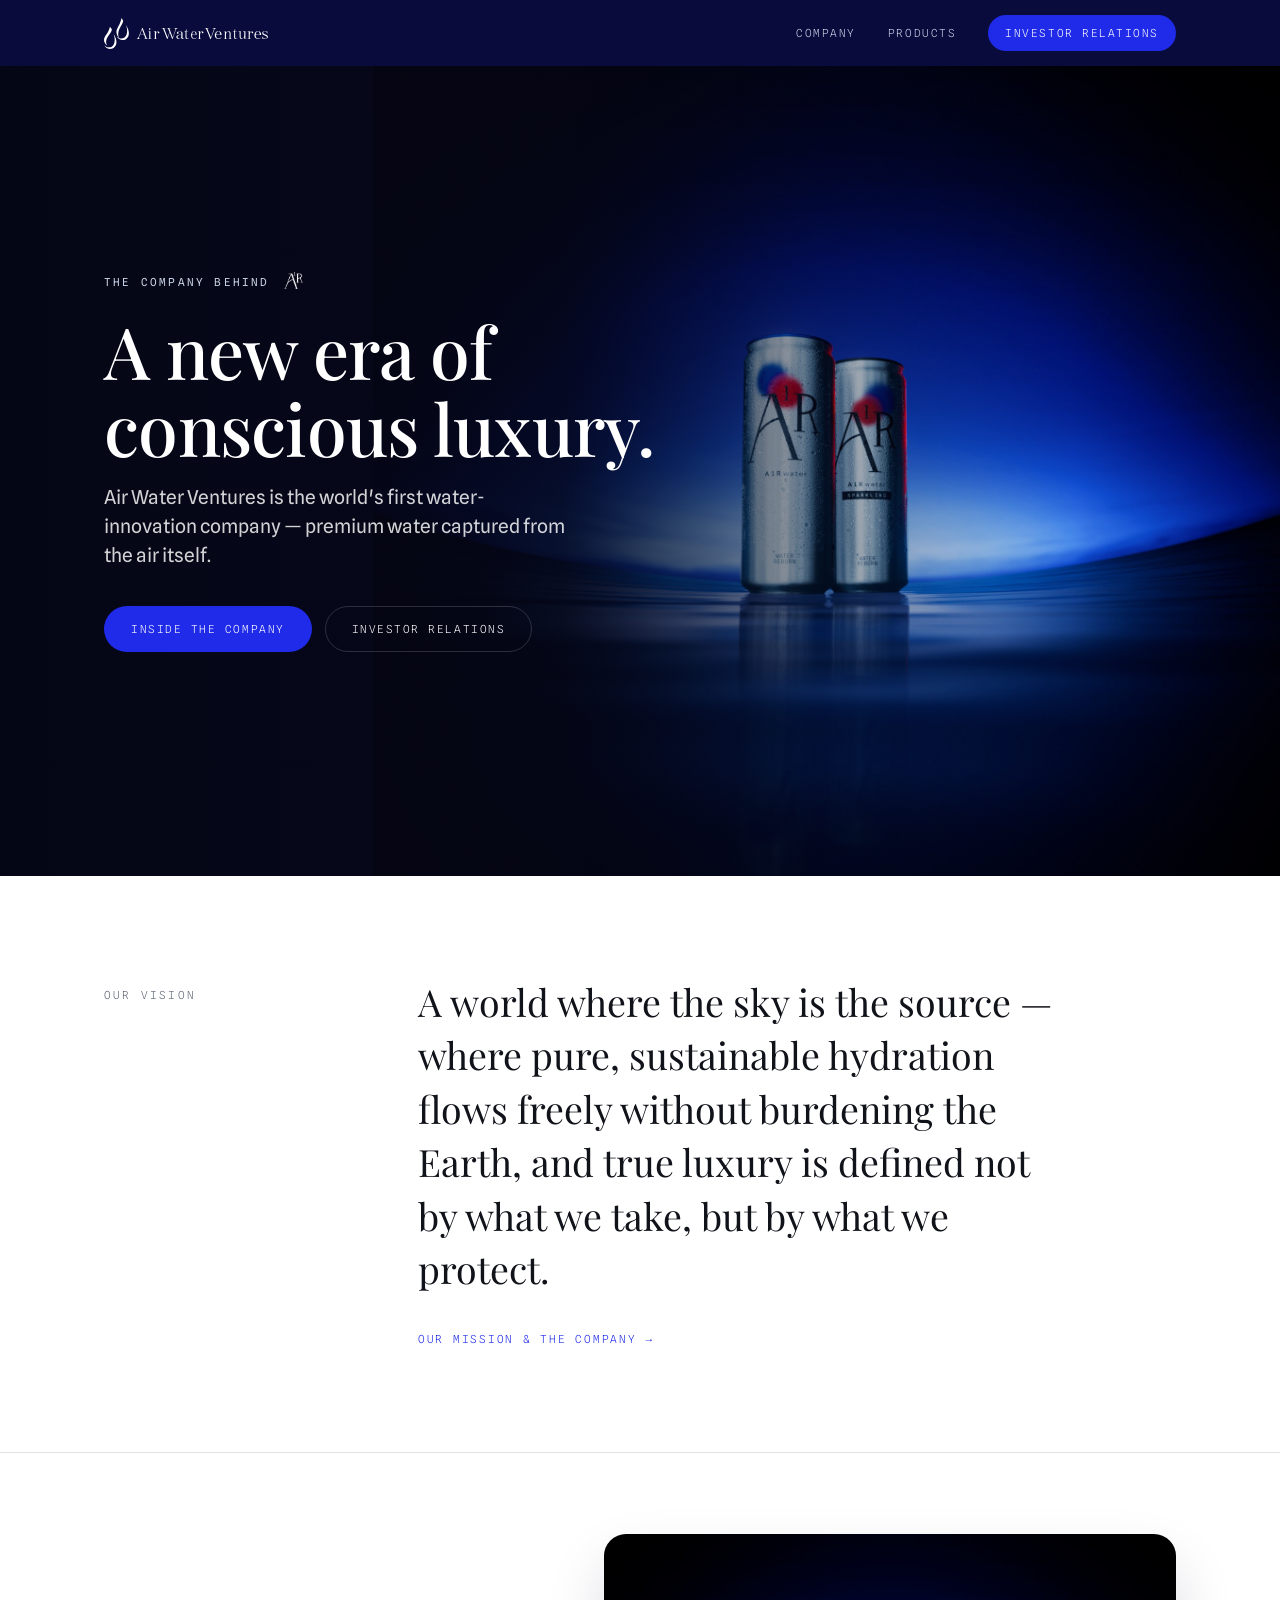
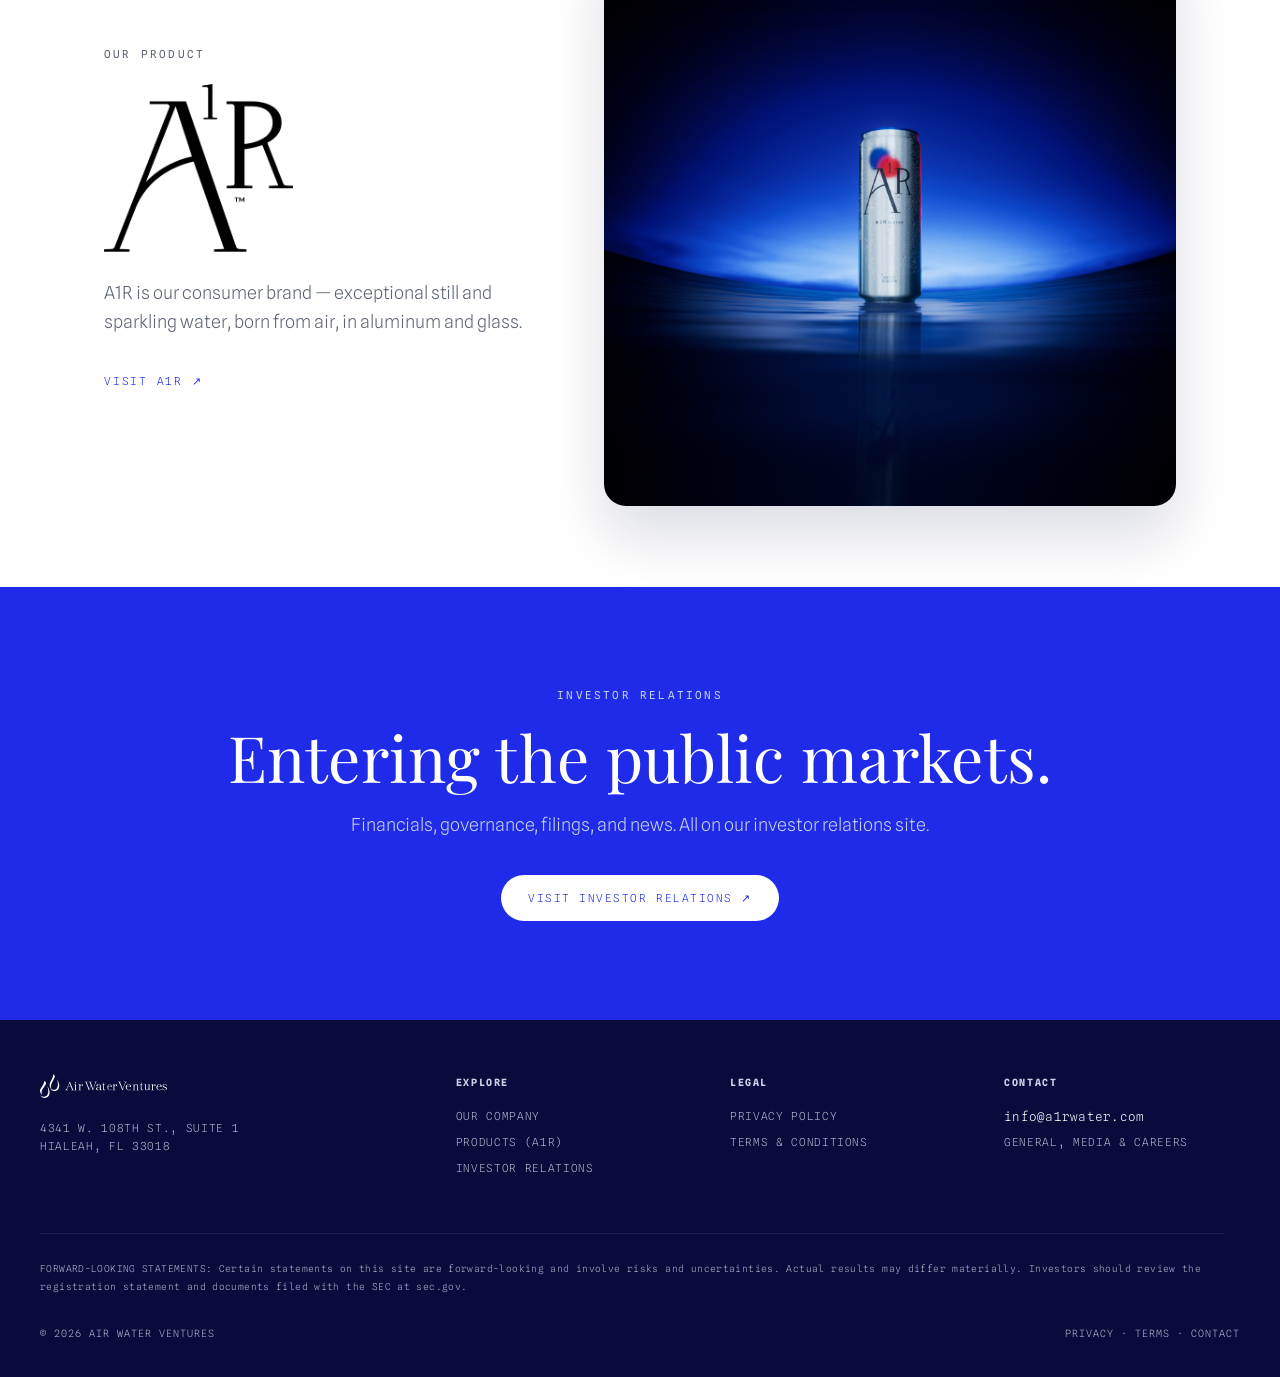
==== commit bb28516f: "Add files via upload" ====
--- a/index.html
+++ b/index.html
@@ -10,12 +10,13 @@
 <link rel="stylesheet" href="awv-bluechip.css">
 </head>
 <body>
+<a class="skip-link" href="#main-content">Skip to content</a>
 
-<nav>
+<nav aria-label="Primary">
   <div class="wrap nav-inner">
     <a class="brand" href="index.html" aria-label="Air Water Ventures">
       <img class="brandlogo brandlogo-d" src="logo-long.svg" alt="Air Water Ventures">
-      <img class="brandlogo brandlogo-m" src="logo-mobile.png" alt="AWV">
+      <img class="brandlogo brandlogo-m" src="whitedrps.svg" alt="Air Water Ventures">
     </a>
     <div class="nav-links">
       <a href="company.html">Company</a>
@@ -33,11 +34,13 @@
 </div>
 
 <!-- hero -->
+<main id="main-content" tabindex="-1">
 <header class="hero-el hero-home" id="top">
   <div class="wrap">
     <div class="hero-statement">
       <p class="eyebrow kick">The company behind <img class="mk" src="a1r-mark-white.png" alt="A1R"></p>
-      <h1 class="statement-h1">The world's first water innovation company</h1>
+      <h1 class="statement-h1">A new era of conscious luxury.</h1>
+      <p class="hero-sub">Air Water Ventures is the world's first water-innovation company — premium water captured from the air itself.</p>
       <div class="ctas">
         <a class="btn btn-royal" href="company.html">Inside the company</a>
         <a class="btn btn-line" href="https://a1rwater.gcs-web.com/" target="_blank" rel="noopener">Investor relations</a>
@@ -49,10 +52,11 @@
 <!-- mission -->
 <section class="editorial" id="mission">
   <div class="wrap">
+    <h2 class="sr-only">Our vision</h2>
     <div class="colset">
       <div class="lbl">Our vision</div>
       <div>
-        <p class="mv-statement" style="font-size:clamp(1.6rem,3vw,2.4rem);line-height:1.34;max-width:30ch;">A world where the sky is the source — where pure, sustainable hydration flows freely without burdening the Earth, and true luxury is defined not by what we take, but by what we protect.</p>
+        <p class="mv-statement" style="font-size:clamp(1.4rem,4.3vw,2.35rem);line-height:1.42;max-width:28ch;">A world where the sky is the source — where pure, sustainable hydration flows freely without burdening the Earth, and true luxury is defined not by what we take, but by what we protect.</p>
         <a class="qlink" href="company.html">Our mission &amp; the company →</a>
       </div>
     </div>
@@ -64,9 +68,10 @@
   <div class="wrap">
     <div class="feature narrow-text">
       <div>
+        <h2 class="sr-only">Our product: A1R</h2>
         <p class="eyebrow kick">Our product</p>
         <img class="logo-head" src="a1r-mark.png" alt="A1R">
-        <p class="lede">A1R is our consumer brand — premium still and sparkling water, born from air, in aluminum and glass.</p>
+        <p class="lede">A1R is our consumer brand — exceptional still and sparkling water, born from air, in aluminum and glass.</p>
         <a class="qlink" href="https://a1rwater.com" target="_blank" rel="noopener">Visit A1R ↗</a>
       </div>
       <div class="media">
@@ -86,6 +91,7 @@
   </div>
 </section>
 
+</main>
 <footer>
   <div class="wrap">
     <div class="foot-grid four">
--- a/awv-bluechip.css
+++ b/awv-bluechip.css
@@ -27,7 +27,7 @@
 img{display:block;max-width:100%;}
 section{position:relative;}
 .wrap{max-width:1200px;margin:0 auto;padding:0 5vw;}
-.display{font-family:var(--serif);font-weight:400;line-height:1;letter-spacing:.005em;}
+.display{font-family:var(--serif);font-weight:400;line-height:1;letter-spacing:.005em;text-wrap:balance;}
 .it{font-style:italic;}
 .mono{font-family:var(--mono);font-weight:400;text-transform:uppercase;letter-spacing:.16em;font-size:11px;}
 .sans-h{font-family:var(--sans);font-weight:600;text-transform:uppercase;letter-spacing:.01em;line-height:1.05;}
@@ -40,7 +40,7 @@
 .brand{display:flex;align-items:center;gap:.7rem;}
 .brand .brandlogo{width:auto;display:block;}
 .brand .brandlogo-d{height:31px;}
-.brand .brandlogo-m{height:36px;display:none;}
+.brand .brandlogo-m{height:32px;display:none;}
 @media(max-width:900px){.brand .brandlogo-d{display:none;}.brand .brandlogo-m{display:block;}}
 .foot-grid .wm .footlogo{height:24px;width:auto;display:block;}
 .nav-links{display:flex;gap:2rem;align-items:center;font-family:var(--mono);font-size:11px;text-transform:uppercase;letter-spacing:.14em;}
@@ -152,8 +152,8 @@
 
 /* ---------- email alert ---------- */
 .alert{display:flex;gap:.7rem;margin-top:1.8rem;max-width:32rem;flex-wrap:wrap;}
-.alert input{flex:1 1 220px;background:rgba(255,255,255,.12);border:1px solid var(--line-d);color:#fff;font-family:var(--mono);font-size:12px;padding:13px 16px;border-radius:30px;outline:none;}
-.alert input::placeholder{color:rgba(255,255,255,.7);text-transform:uppercase;font-size:10px;letter-spacing:.1em;}
+.alert input{flex:1 1 220px;background:rgba(0,0,0,.18);border:1px solid var(--line-d);color:#fff;font-family:var(--mono);font-size:12px;padding:13px 16px;border-radius:30px;outline:none;}
+.alert input::placeholder{color:rgba(255,255,255,.78);text-transform:uppercase;font-size:10px;letter-spacing:.1em;}
 
 /* ---------- footer ---------- */
 footer{background:var(--navy);color:#fff;}
@@ -237,7 +237,7 @@
 /* fine print / disclaimer */
 .fineprint{margin-top:2.4rem;padding-top:1.6rem;border-top:1px solid var(--line-2);}
 .fineprint p{font-family:var(--mono);font-size:9.5px;line-height:1.9;letter-spacing:.03em;color:var(--muted);max-width:80rem;margin-bottom:.8rem;}
-.footnote-src{font-family:var(--mono);font-size:9px;letter-spacing:.05em;color:var(--muted);opacity:.85;margin-top:1.4rem;}
+.footnote-src{font-family:var(--mono);font-size:9px;letter-spacing:.05em;color:var(--muted);margin-top:1.4rem;}
 .navy .footnote-src,.royal .footnote-src{color:rgba(201,210,230,.65);}
 
 /* in-section subheading (consistent across pages) + the grid that follows it */
@@ -277,9 +277,12 @@
 
 /* per-page hero imagery — home: can lid · company: horizon · IR: stacked cans */
 .hero-home{background:
-   linear-gradient(90deg,rgba(5,6,20,.94) 0%,rgba(5,6,20,.62) 34%,rgba(5,6,20,.2) 60%,rgba(5,6,20,.52) 100%),
-   linear-gradient(180deg,rgba(5,6,20,.5) 0%,transparent 32%,rgba(5,6,20,.74) 100%),
-   url('can-duo-dark.jpg') center/cover no-repeat, var(--navy);}
+   linear-gradient(90deg,rgba(5,6,20,.97) 0%,rgba(5,6,20,.86) 44%,rgba(5,6,20,.34) 63%,rgba(5,6,20,0) 84%),
+   url('can-duo-dark.jpg') right center/auto 112% no-repeat,
+   var(--navy);}
+@media(max-width:760px){.hero-home{background:
+   linear-gradient(180deg,rgba(5,6,20,.72) 0%,rgba(5,6,20,.5) 42%,rgba(5,6,20,.93) 100%),
+   url('can-duo-dark.jpg') center 32%/cover no-repeat,var(--navy);}}
 .hero-company{background:
    linear-gradient(90deg,rgba(5,6,20,.9) 0%,rgba(5,6,20,.62) 55%,rgba(5,6,20,.4) 100%),
    linear-gradient(180deg,rgba(5,6,20,.45) 0%,transparent 40%,rgba(5,6,20,.58) 100%),
@@ -287,7 +290,7 @@
 .hero-el .wrap{position:relative;z-index:2;width:100%;}
 .hero-el-grid{display:grid;grid-template-columns:1.2fr .8fr;gap:2rem;align-items:center;}
 @media(max-width:860px){.hero-el-grid{grid-template-columns:1fr;}}
-.statement-h1{font-family:var(--serif);font-weight:500;font-size:clamp(2.6rem,5.6vw,5rem);line-height:1.06;letter-spacing:-.01em;color:#fff;max-width:16ch;}
+.statement-h1{font-family:var(--serif);font-weight:500;font-size:clamp(2.4rem,5.6vw,5rem);line-height:1.07;letter-spacing:-.01em;color:#fff;max-width:16ch;text-wrap:balance;}
 .hero-el .stockcard{box-shadow:0 30px 70px rgba(0,0,0,.45);}
 /* floating frosted presentation card overhanging hero bottom */
 .deckfloat{position:relative;z-index:5;margin-top:-4.5rem;margin-bottom:.5rem;}
@@ -316,7 +319,7 @@
 @media(max-width:760px){.colset{grid-template-columns:1fr;gap:1.2rem;}}
 
 /* big restrained statement (serif) + measured lead */
-.statement-lg{font-family:var(--serif);font-weight:400;font-size:clamp(2.4rem,5vw,4.2rem);line-height:1.06;letter-spacing:.004em;color:var(--ink);max-width:18ch;}
+.statement-lg{font-family:var(--serif);font-weight:400;font-size:clamp(2.2rem,5vw,4.2rem);line-height:1.07;letter-spacing:.004em;color:var(--ink);max-width:18ch;text-wrap:balance;}
 .navy .statement-lg,.royal .statement-lg{color:#fff;}
 
 /* quiet editorial link (replaces button chrome where calm is wanted) */
@@ -435,6 +438,13 @@
 
   /* editorial list items breathe a little more when stacked */
   .vitem{padding:2rem 0;}
+
+  /* long-form statements: looser leading + measured size so they're easy to read while scrolling */
+  .display{line-height:1.12;}
+  .statement-lg{line-height:1.12;}
+  .mv-statement{font-size:1.18rem;line-height:1.62;}
+  .lede{font-size:1.06rem;line-height:1.62;}
+  .hero-sub{font-size:1.04rem;line-height:1.55;}
 }
 
 /* footer collapses to a single column on phones */
@@ -442,3 +452,11 @@
   .foot-grid,.foot-grid.four{grid-template-columns:1fr;gap:1.8rem;}
   .foot-bottom{flex-direction:column;gap:.4rem;}
 }
+
+.hero-sub{font-family:var(--sans);font-weight:400;font-size:clamp(1.02rem,1.5vw,1.2rem);line-height:1.5;color:rgba(255,255,255,.82);max-width:42ch;margin:1.15rem 0 0;}
+
+/* a11y utilities */
+.sr-only{position:absolute;width:1px;height:1px;padding:0;margin:-1px;overflow:hidden;clip:rect(0,0,0,0);white-space:nowrap;border:0;}
+.skip-link{position:absolute;left:-9999px;top:0;z-index:300;background:var(--royal);color:#fff;padding:10px 16px;border-radius:0 0 10px 0;font-family:var(--mono);font-size:12px;letter-spacing:.12em;text-transform:uppercase;}
+.skip-link:focus{left:0;}
+main:focus{outline:none;}
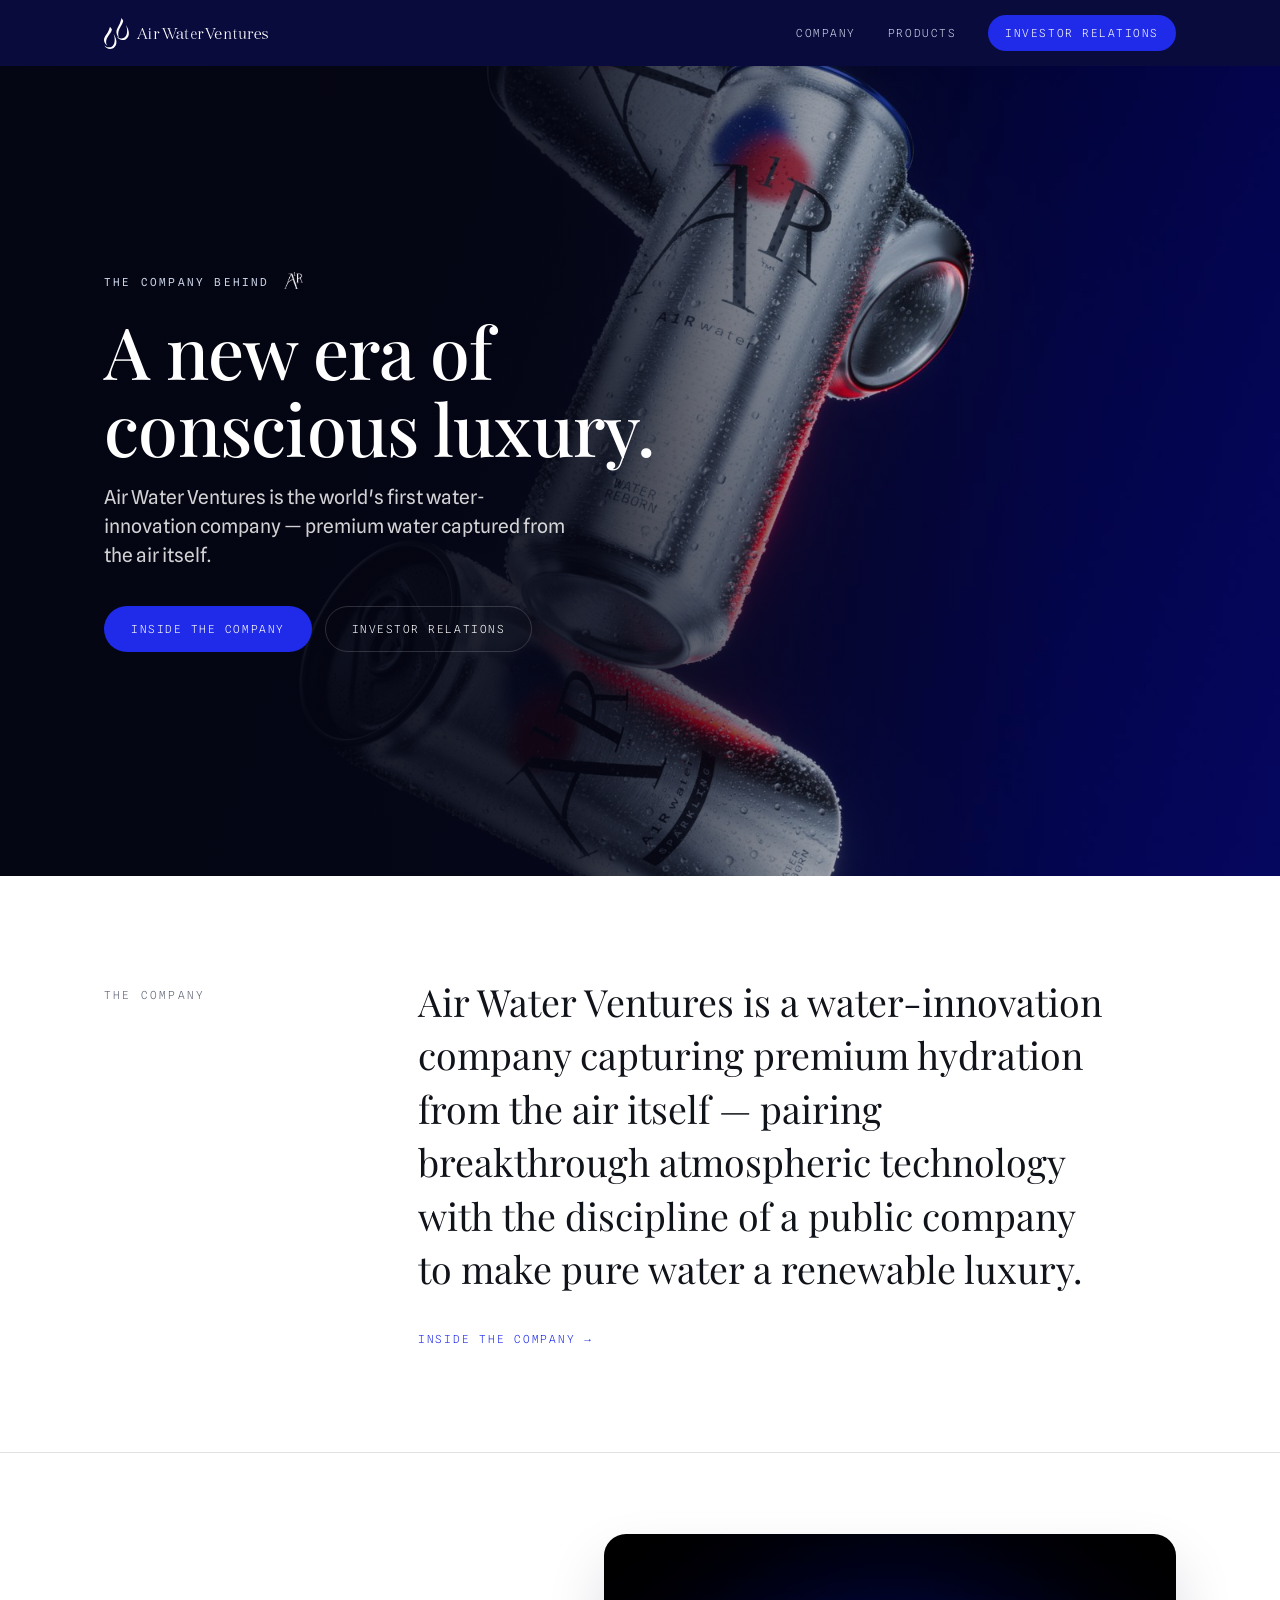
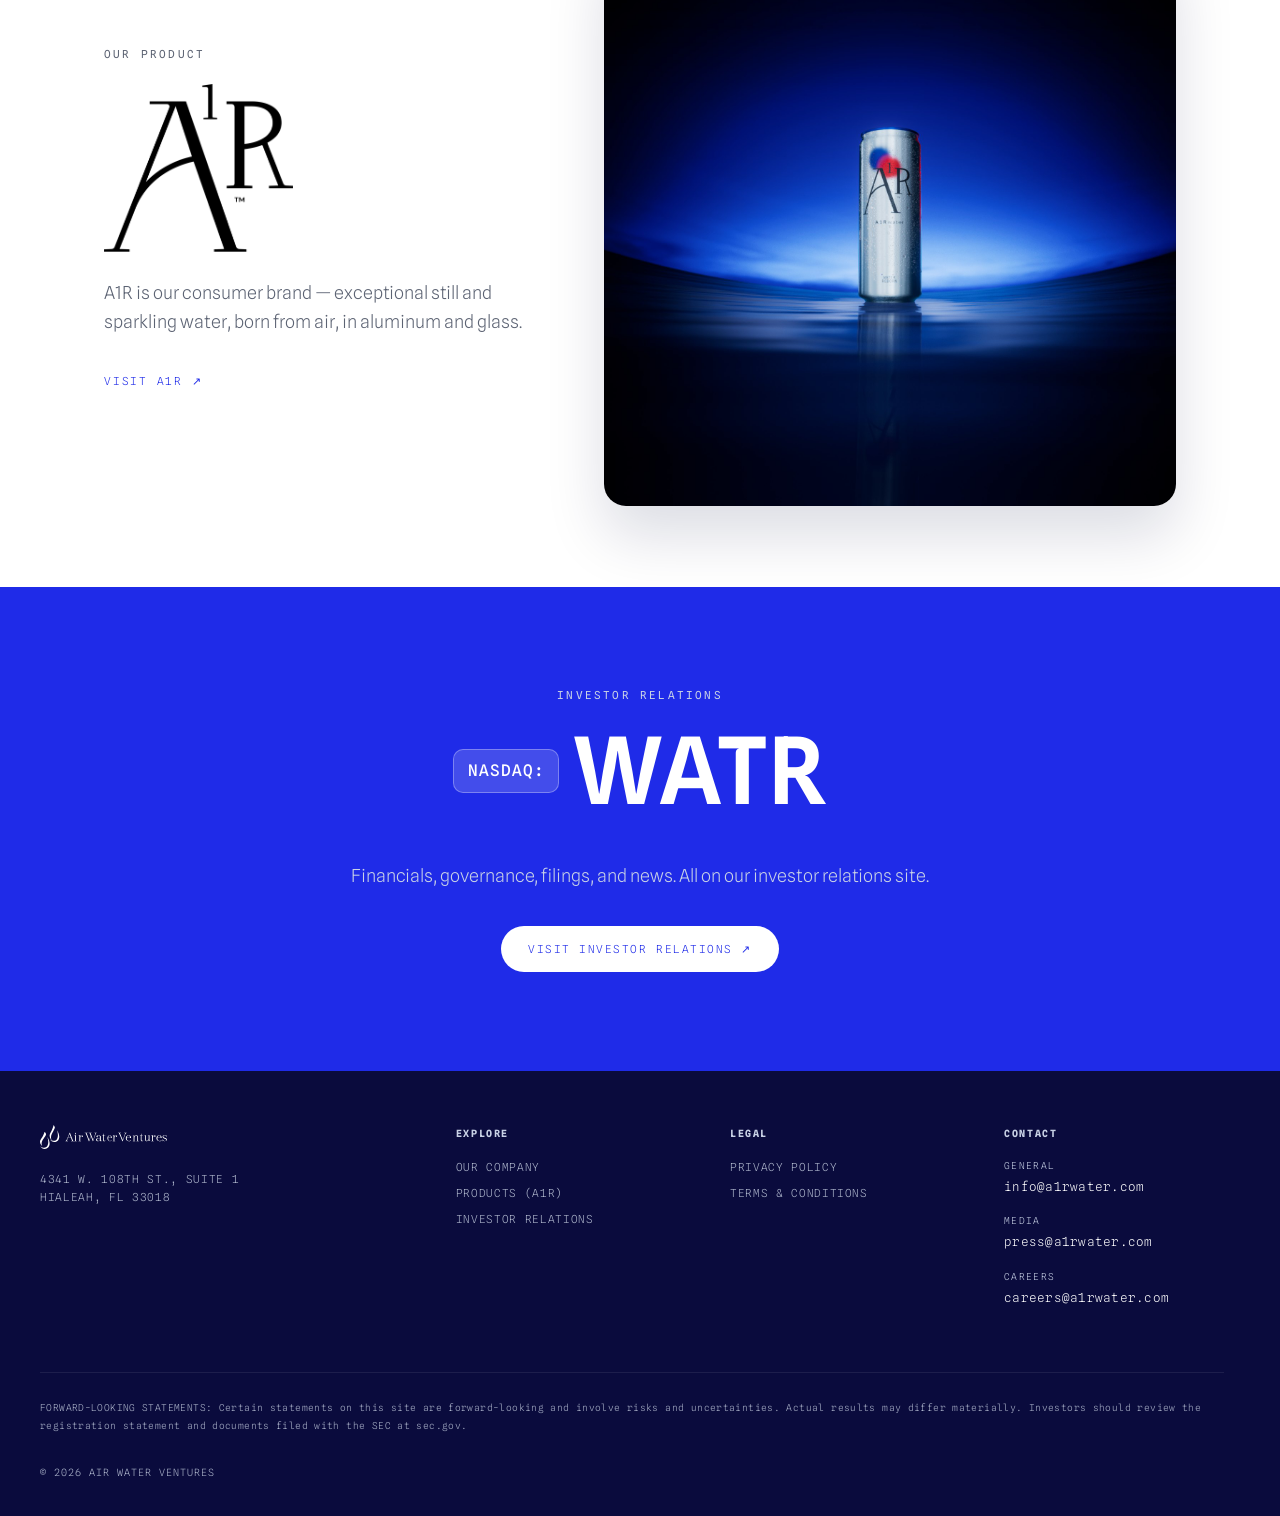
==== commit 8ae05e11: "Add files via upload" ====
--- a/index.html
+++ b/index.html
@@ -49,15 +49,15 @@
   </div>
 </header>
 
-<!-- mission -->
-<section class="editorial" id="mission">
+<!-- the company -->
+<section class="editorial" id="company">
   <div class="wrap">
-    <h2 class="sr-only">Our vision</h2>
+    <h2 class="sr-only">The company</h2>
     <div class="colset">
-      <div class="lbl">Our vision</div>
+      <div class="lbl">The company</div>
       <div>
-        <p class="mv-statement" style="font-size:clamp(1.4rem,4.3vw,2.35rem);line-height:1.42;max-width:28ch;">A world where the sky is the source — where pure, sustainable hydration flows freely without burdening the Earth, and true luxury is defined not by what we take, but by what we protect.</p>
-        <a class="qlink" href="company.html">Our mission &amp; the company →</a>
+        <p class="mv-statement" style="font-size:clamp(1.4rem,4.3vw,2.35rem);line-height:1.42;max-width:30ch;">Air Water Ventures is a water-innovation company capturing premium hydration from the air itself — pairing breakthrough atmospheric technology with the discipline of a public company to make pure water a renewable luxury.</p>
+        <a class="qlink" href="company.html">Inside the company →</a>
       </div>
     </div>
   </div>
@@ -85,7 +85,7 @@
 <section class="sec royal gateway">
   <div class="wrap">
     <p class="eyebrow kick">Investor relations</p>
-    <h2 class="display">Entering the public markets.</h2>
+    <div class="ticker"><span class="ex">NASDAQ:</span><span class="sym">WATR</span></div>
     <p class="lede">Financials, governance, filings, and news. All on our investor relations site.</p>
     <div class="ctas"><a class="btn btn-white" href="https://a1rwater.gcs-web.com/" target="_blank" rel="noopener">Visit Investor Relations ↗</a></div>
   </div>
@@ -101,10 +101,10 @@
       </div>
       <div><h4>Explore</h4><a href="company.html">Our Company</a><a href="https://a1rwater.com" target="_blank" rel="noopener">Products (A1R)</a><a href="https://a1rwater.gcs-web.com/" target="_blank" rel="noopener">Investor Relations</a></div>
       <div><h4>Legal</h4><a href="https://a1rwater.com/privacy-policy/" target="_blank" rel="noopener">Privacy policy</a><a href="https://a1rwater.com/terms-of-use/" target="_blank" rel="noopener">Terms &amp; conditions</a></div>
-      <div><h4>Contact</h4><span class="email">info@a1rwater.com</span><p>General, media &amp; careers</p></div>
+      <div><h4>Contact</h4><a class="email" href="mailto:info@a1rwater.com"><span class="contact-role">General</span>info@a1rwater.com</a><a class="email" href="mailto:press@a1rwater.com"><span class="contact-role">Media</span>press@a1rwater.com</a><a class="email" href="mailto:careers@a1rwater.com"><span class="contact-role">Careers</span>careers@a1rwater.com</a></div>
     </div>
     <p class="legal">FORWARD-LOOKING STATEMENTS: Certain statements on this site are forward-looking and involve risks and uncertainties. Actual results may differ materially. Investors should review the registration statement and documents filed with the SEC at sec.gov.</p>
-    <div class="foot-bottom"><span>© 2026 Air Water Ventures</span><span>Privacy · Terms · Contact</span></div>
+    <div class="foot-bottom"><span>© 2026 Air Water Ventures</span></div>
   </div>
 </footer>
 
--- a/awv-bluechip.css
+++ b/awv-bluechip.css
@@ -278,15 +278,17 @@
 /* per-page hero imagery — home: can lid · company: horizon · IR: stacked cans */
 .hero-home{background:
    linear-gradient(90deg,rgba(5,6,20,.97) 0%,rgba(5,6,20,.86) 44%,rgba(5,6,20,.34) 63%,rgba(5,6,20,0) 84%),
-   url('can-duo-dark.jpg') right center/auto 112% no-repeat,
+   url('can-07.jpg') center/cover no-repeat,
    var(--navy);}
 @media(max-width:760px){.hero-home{background:
    linear-gradient(180deg,rgba(5,6,20,.72) 0%,rgba(5,6,20,.5) 42%,rgba(5,6,20,.93) 100%),
-   url('can-duo-dark.jpg') center 32%/cover no-repeat,var(--navy);}}
+   url('can-07.jpg') center/cover no-repeat,var(--navy);}}
 .hero-company{background:
-   linear-gradient(90deg,rgba(5,6,20,.9) 0%,rgba(5,6,20,.62) 55%,rgba(5,6,20,.4) 100%),
-   linear-gradient(180deg,rgba(5,6,20,.45) 0%,transparent 40%,rgba(5,6,20,.58) 100%),
-   url('can-04.jpg') center/cover no-repeat, var(--navy);}
+   linear-gradient(90deg,rgba(5,6,20,.97) 0%,rgba(5,6,20,.82) 38%,rgba(5,6,20,.45) 66%,rgba(5,6,20,.12) 100%),
+   url('company-hero.png') right center/contain no-repeat, var(--navy);}
+@media(max-width:760px){.hero-company{background:
+   linear-gradient(180deg,rgba(5,6,20,.62) 0%,rgba(5,6,20,.5) 38%,rgba(5,6,20,.92) 100%),
+   url('company-hero.png') center top/cover no-repeat, var(--navy);}}
 .hero-el .wrap{position:relative;z-index:2;width:100%;}
 .hero-el-grid{display:grid;grid-template-columns:1.2fr .8fr;gap:2rem;align-items:center;}
 @media(max-width:860px){.hero-el-grid{grid-template-columns:1fr;}}
@@ -460,3 +462,14 @@
 .skip-link{position:absolute;left:-9999px;top:0;z-index:300;background:var(--royal);color:#fff;padding:10px 16px;border-radius:0 0 10px 0;font-family:var(--mono);font-size:12px;letter-spacing:.12em;text-transform:uppercase;}
 .skip-link:focus{left:0;}
 main:focus{outline:none;}
+
+/* IR ticker treatment (homepage gateway) */
+.ticker{display:inline-flex;align-items:center;gap:.85rem;margin:0 auto 1.4rem;}
+.ticker .ex{font-family:var(--mono);font-weight:500;font-size:clamp(.8rem,1.5vw,1rem);letter-spacing:.06em;background:rgba(255,255,255,.16);border:1px solid rgba(255,255,255,.3);color:#fff;padding:.5rem .85rem;border-radius:10px;white-space:nowrap;}
+.ticker .sym{font-family:var(--sans);font-weight:600;font-size:clamp(3.2rem,8.5vw,5.8rem);line-height:1;letter-spacing:.01em;color:#fff;}
+
+/* Footer contact: labeled email links */
+.foot-grid .email{display:block;margin-bottom:1rem;}
+.foot-grid .email .contact-role{display:block;font-family:var(--mono);font-size:9.5px;letter-spacing:.14em;text-transform:uppercase;color:var(--silver);margin-bottom:.2rem;}
+.foot-grid a.email{color:#fff;}
+.foot-grid a.email:hover .contact-role{color:var(--silver);}
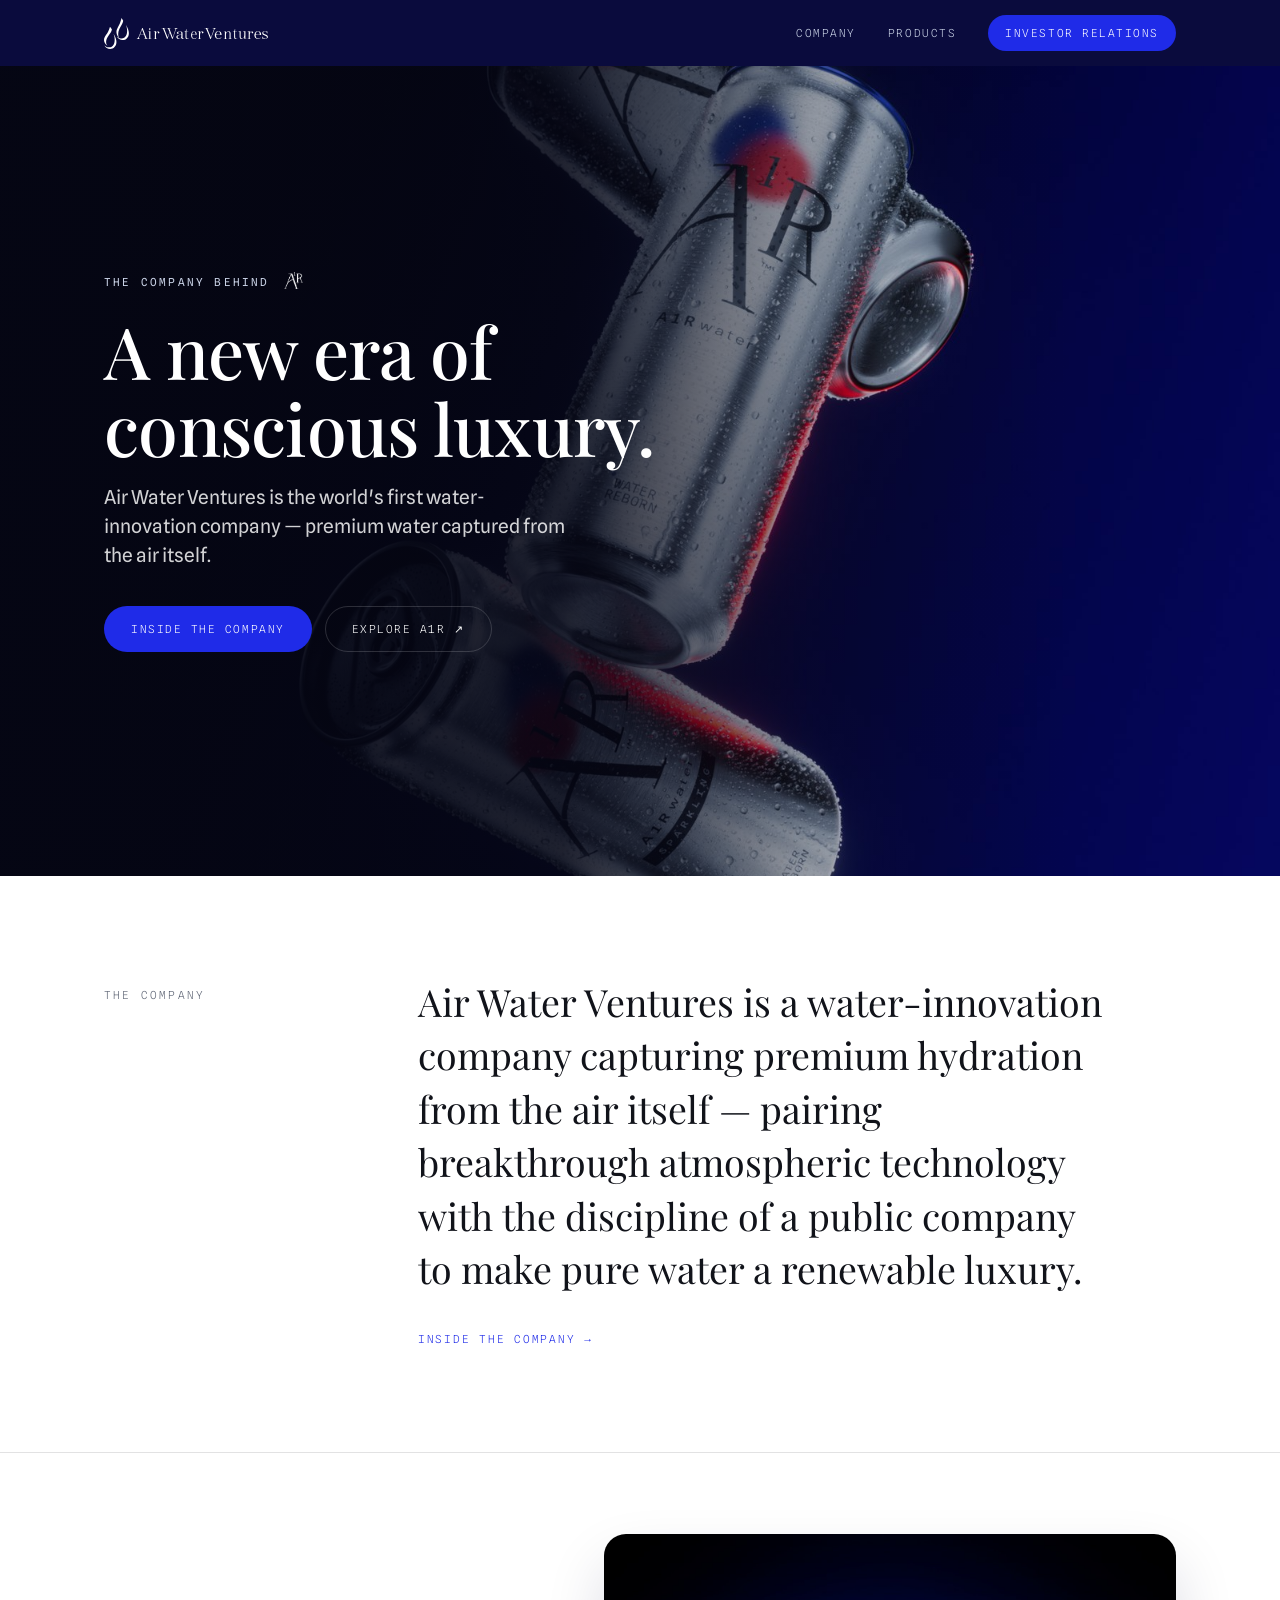
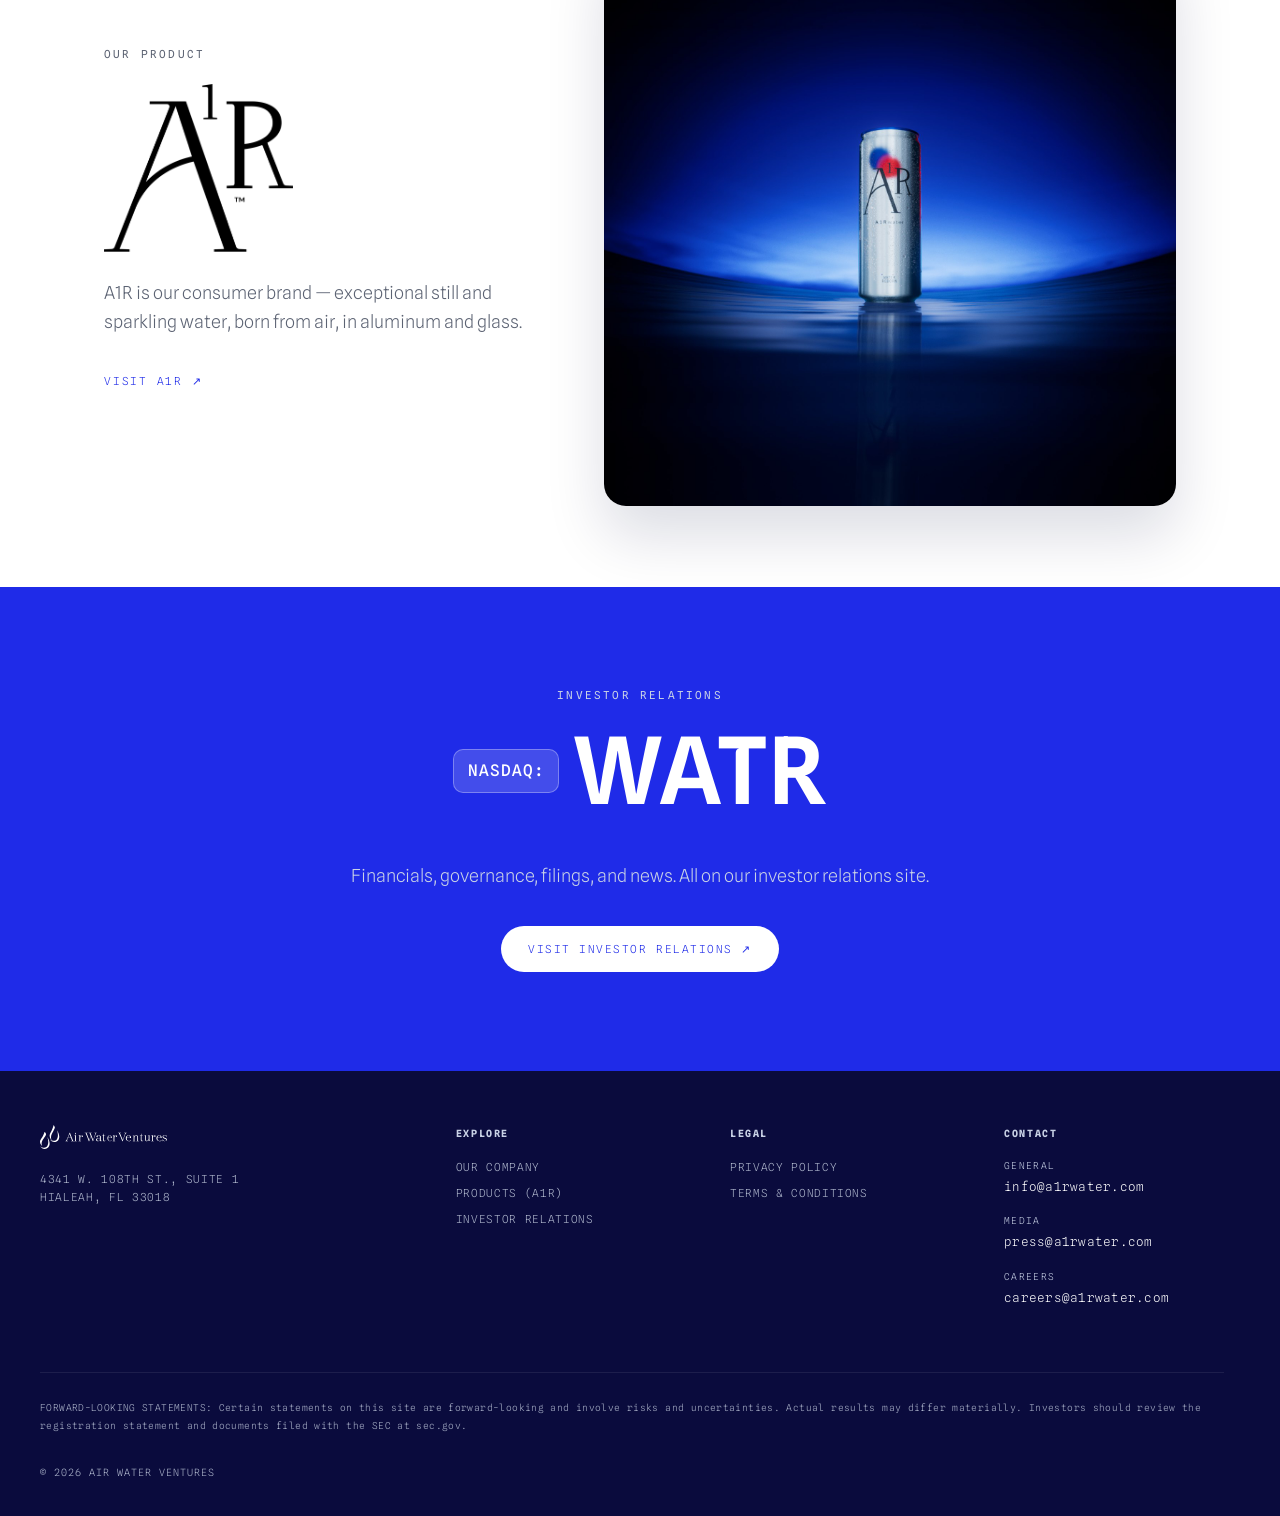
==== commit c31d2597: "Add files via upload" ====
--- a/index.html
+++ b/index.html
@@ -43,7 +43,7 @@
       <p class="hero-sub">Air Water Ventures is the world's first water-innovation company — premium water captured from the air itself.</p>
       <div class="ctas">
         <a class="btn btn-royal" href="company.html">Inside the company</a>
-        <a class="btn btn-line" href="https://a1rwater.gcs-web.com/" target="_blank" rel="noopener">Investor relations</a>
+        <a class="btn btn-line" href="https://a1rwater.com" target="_blank" rel="noopener">Explore A1R ↗</a>
       </div>
     </div>
   </div>
--- a/awv-bluechip.css
+++ b/awv-bluechip.css
@@ -284,11 +284,12 @@
    linear-gradient(180deg,rgba(5,6,20,.72) 0%,rgba(5,6,20,.5) 42%,rgba(5,6,20,.93) 100%),
    url('can-07.jpg') center/cover no-repeat,var(--navy);}}
 .hero-company{background:
-   linear-gradient(90deg,rgba(5,6,20,.97) 0%,rgba(5,6,20,.82) 38%,rgba(5,6,20,.45) 66%,rgba(5,6,20,.12) 100%),
-   url('company-hero.png') right center/contain no-repeat, var(--navy);}
+   linear-gradient(180deg,rgba(5,6,20,.55) 0%,rgba(5,6,20,.12) 32%,rgba(5,6,20,.12) 68%,rgba(5,6,20,.6) 100%),
+   linear-gradient(90deg,rgba(5,6,20,.92) 0%,rgba(5,6,20,.74) 30%,rgba(5,6,20,.4) 58%,rgba(5,6,20,.12) 82%,rgba(5,6,20,0) 100%),
+   url('company-hero.jpg') center center/cover no-repeat, var(--navy);}
 @media(max-width:760px){.hero-company{background:
-   linear-gradient(180deg,rgba(5,6,20,.62) 0%,rgba(5,6,20,.5) 38%,rgba(5,6,20,.92) 100%),
-   url('company-hero.png') center top/cover no-repeat, var(--navy);}}
+   linear-gradient(180deg,rgba(5,6,20,.5) 0%,rgba(5,6,20,.35) 40%,rgba(5,6,20,.92) 100%),
+   url('company-hero.jpg') center center/cover no-repeat, var(--navy);}}
 .hero-el .wrap{position:relative;z-index:2;width:100%;}
 .hero-el-grid{display:grid;grid-template-columns:1.2fr .8fr;gap:2rem;align-items:center;}
 @media(max-width:860px){.hero-el-grid{grid-template-columns:1fr;}}
